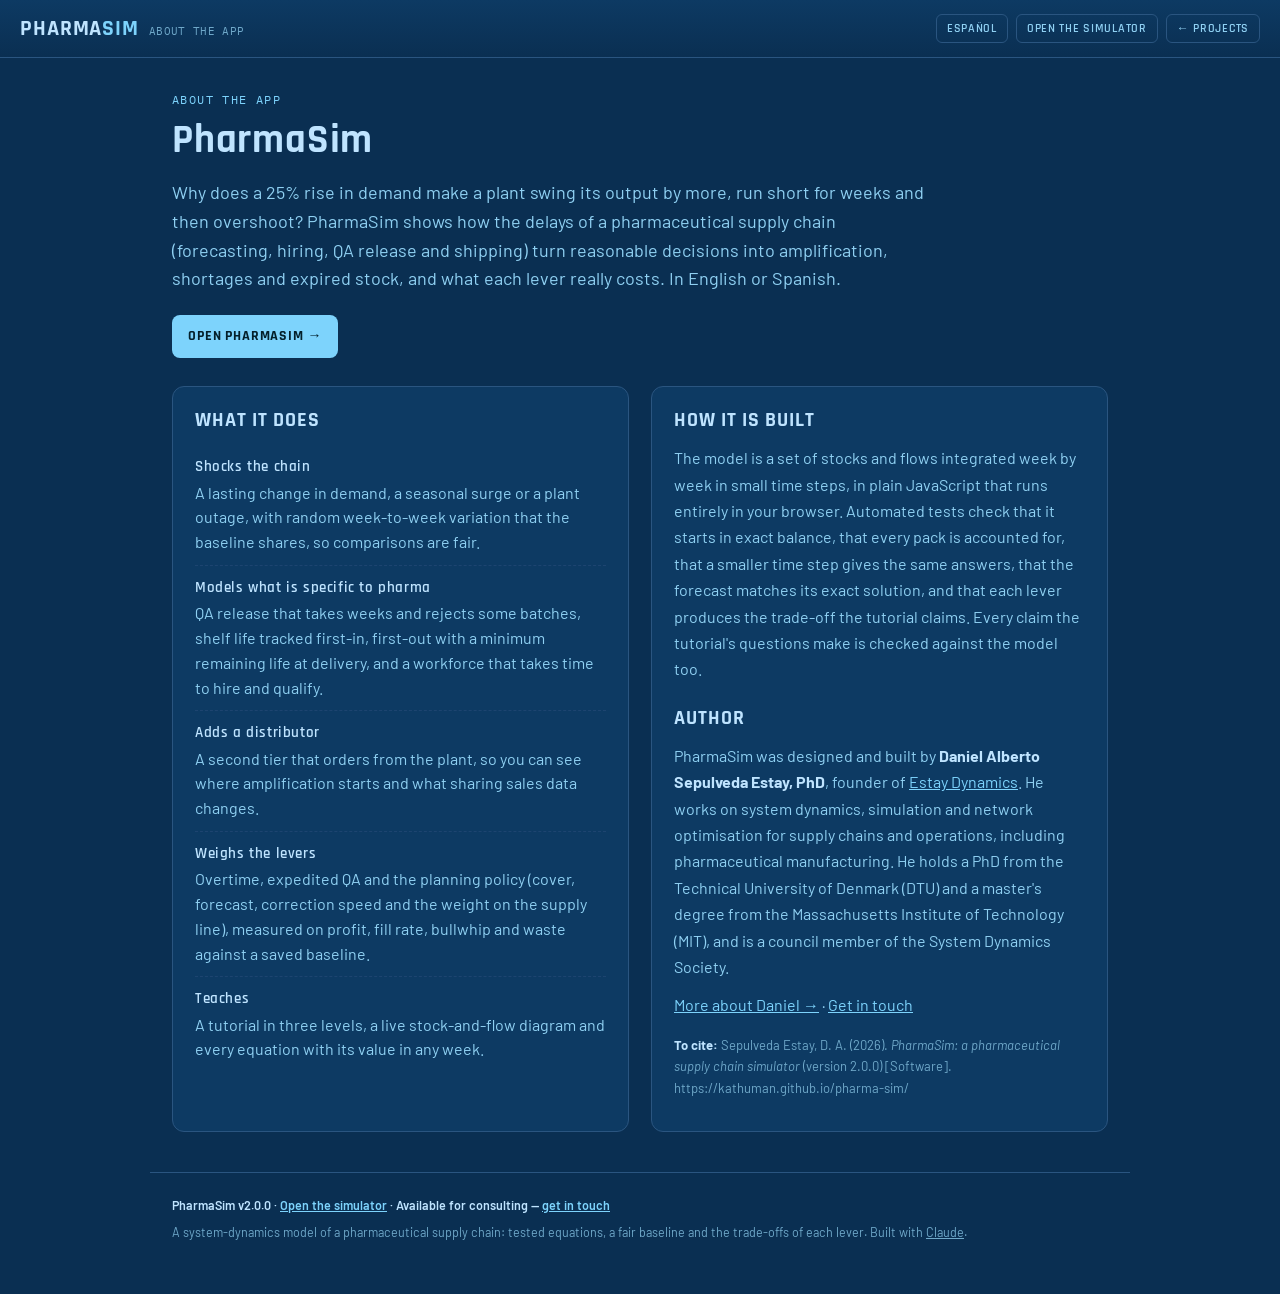
==== about.html @ 364efe04 "PharmaSim 2.0.0: tested model, tutorial, About page, Spanish A complete rebuild in plain JavaScript " ====
<!doctype html>
<html lang="en">
<head>
  <meta charset="UTF-8" />
  <meta name="viewport" content="width=device-width, initial-scale=1.0" />
  <title data-i18n="title.about">About PharmaSim</title>
  <meta data-i18n-attr="content=meta.about" name="description" content="PharmaSim is a system-dynamics model of a pharmaceutical supply chain: demand shocks, QA release, shelf life, workforce and a distributor, with levers measured on profit, service, amplification and waste. Designed and built by Daniel Alberto Sepulveda Estay, PhD." />
  <link rel="icon" href="data:image/svg+xml,<svg xmlns=%22http://www.w3.org/2000/svg%22 viewBox=%220 0 100 100%22><text y=%22.9em%22 font-size=%2290%22>💊</text></svg>" />
  <link rel="preconnect" href="https://fonts.googleapis.com" />
  <link rel="preconnect" href="https://fonts.gstatic.com" crossorigin />
  <link rel="stylesheet" href="https://fonts.googleapis.com/css2?family=Rajdhani:wght@500;600;700&family=Barlow:wght@400;500;600&family=IBM+Plex+Mono:wght@400;500;600&display=swap">
  <link rel="stylesheet" href="style.css" />
  <style>
    .about{max-width:980px; margin:0 auto; padding:34px 22px 10px;}
    .about .eyebrow{font-family:var(--mono); font-size:11.5px; letter-spacing:.12em; text-transform:uppercase; color:var(--accent);}
    .about h1{font-family:var(--head); font-weight:700; font-size:40px; letter-spacing:.02em; margin:8px 0 12px; color:var(--ink);}
    .about .lede{font-size:18px; line-height:1.6; color:var(--ink-dim); max-width:760px; margin:0 0 22px;}
    .about h2{font-family:var(--head); font-weight:700; font-size:20px; letter-spacing:.05em; text-transform:uppercase; margin:0 0 12px; color:var(--ink);}
    .about p{line-height:1.65; color:var(--ink-dim); margin:0 0 12px;}
    .about b{color:var(--ink);}
    .cols{display:grid; grid-template-columns:1fr 1fr; gap:22px; margin-top:28px;}
    .card{background:var(--panel); border:1px solid var(--line); border-radius:12px; padding:20px 22px;}
    .card ul{list-style:none; margin:0; padding:0;}
    .card li{padding:10px 0; border-bottom:1px dashed var(--line-soft); line-height:1.55; color:var(--ink-dim);}
    .card li:last-child{border-bottom:none;}
    .card li b{display:block; font-family:var(--head); font-weight:600; font-size:15px; letter-spacing:.04em; color:var(--ink); margin-bottom:2px;}
    .open{display:inline-block; font-family:var(--head); font-weight:700; font-size:14px; letter-spacing:.06em; text-transform:uppercase; background:var(--accent); color:var(--accent-ink) !important; text-decoration:none; padding:10px 16px; border-radius:8px;}
    .open:hover{filter:brightness(1.08);}
    .cite{font-size:13px !important; color:var(--ink-faint) !important; margin-top:16px !important;}
    footer.foot{max-width:980px; margin:30px auto 0; padding:22px 22px 50px;}
    @media (max-width:760px){ .cols{grid-template-columns:1fr;} .about h1{font-size:32px;} .about .lede{font-size:16px;} }
  </style>
</head>
<body>
<header class="topbar">
  <div class="brand">
    <a class="mark" href="index.html">PHARMA<span>SIM</span></a>
    <div class="sub"><span class="rest" data-i18n="a.sub">ABOUT THE APP</span></div>
  </div>
  <div class="header-actions">
    <button class="back-link" type="button" id="langBtn" lang="es">Español</button>
    <a class="back-link" href="index.html" data-i18n="a.open">Open the simulator</a>
    <a class="back-link" href="https://kathuman.github.io/claude-projects/" data-i18n="nav.projects">← Projects</a>
  </div>
</header>

<main class="about">
  <div class="eyebrow" data-i18n="a.eyebrow">About the app</div>
  <h1 data-i18n="a.h1">PharmaSim</h1>
  <p class="lede" data-i18n="a.lede">Why does a 25% rise in demand make a plant swing its output by more, run short for weeks and then overshoot? PharmaSim shows how the delays of a pharmaceutical supply chain (forecasting, hiring, QA release and shipping) turn reasonable decisions into amplification, shortages and expired stock, and what each lever really costs. In English or Spanish.</p>
  <p data-i18n="a.openbtn"><a class="open" href="index.html">Open PharmaSim →</a></p>

  <div class="cols">
    <section class="card">
      <h2 data-i18n="a.what.h">What it does</h2>
      <ul data-i18n="a.what.list">
        <li><b>Shocks the chain</b>A lasting change in demand, a seasonal surge or a plant outage, with random week-to-week variation that the baseline shares, so comparisons are fair.</li>
        <li><b>Models what is specific to pharma</b>QA release that takes weeks and rejects some batches, shelf life tracked first-in, first-out with a minimum remaining life at delivery, and a workforce that takes time to hire and qualify.</li>
        <li><b>Adds a distributor</b>A second tier that orders from the plant, so you can see where amplification starts and what sharing sales data changes.</li>
        <li><b>Weighs the levers</b>Overtime, expedited QA and the planning policy (cover, forecast, correction speed and the weight on the supply line), measured on profit, fill rate, bullwhip and waste against a saved baseline.</li>
        <li><b>Teaches</b>A tutorial in three levels, a live stock-and-flow diagram and every equation with its value in any week.</li>
      </ul>
    </section>
    <section class="card">
      <h2 data-i18n="a.how.h">How it is built</h2>
      <p data-i18n="a.how.p">The model is a set of stocks and flows integrated week by week in small time steps, in plain JavaScript that runs entirely in your browser. Automated tests check that it starts in exact balance, that every pack is accounted for, that a smaller time step gives the same answers, that the forecast matches its exact solution, and that each lever produces the trade-off the tutorial claims. Every claim the tutorial's questions make is checked against the model too.</p>
      <h2 style="margin-top:22px" data-i18n="a.author.h">Author</h2>
      <p data-i18n="a.author.p">PharmaSim was designed and built by <b>Daniel Alberto Sepulveda Estay, PhD</b>, founder of <a href="https://kathuman.github.io/estay-dynamics/" target="_blank" rel="noopener">Estay Dynamics</a>. He works on system dynamics, simulation and network optimisation for supply chains and operations, including pharmaceutical manufacturing. He holds a PhD from the Technical University of Denmark (DTU) and a master's degree from the Massachusetts Institute of Technology (MIT), and is a council member of the System Dynamics Society.</p>
      <p data-i18n="a.author.links"><a href="https://kathuman.github.io/estay-dynamics/about.html" target="_blank" rel="noopener">More about Daniel →</a> · <a href="https://kathuman.github.io/estay-dynamics/contact.html" target="_blank" rel="noopener">Get in touch</a></p>
      <p class="cite" data-i18n="a.cite"><b>To cite:</b> Sepulveda Estay, D. A. (2026). <em>PharmaSim: a pharmaceutical supply chain simulator</em> (version <span id="cite-ver">2.0.0</span>) [Software]. https://kathuman.github.io/pharma-sim/</p>
    </section>
  </div>
</main>

<footer class="foot">
  <span class="consult" data-i18n="a.foot">PharmaSim v2.0.0 · <a href="index.html">Open the simulator</a> · Available for consulting — <a href="https://github.com/kathuman" target="_blank" rel="noopener">get in touch</a></span>
  <span data-i18n="foot.note">A system-dynamics model of a pharmaceutical supply chain: tested equations, a fair baseline and the trade-offs of each lever. Built with <a href="https://claude.com" target="_blank" rel="noopener">Claude</a>.</span>
</footer>
<script src="i18n-es.js"></script>
<script src="i18n.js"></script>
</body>
</html>
---- style.css ----
/* PharmaSim — the blueprint theme of the Warehouse Model (same tokens, type and panels). */
:root{
  --bg:#0a2f52; --panel:#0d3a63; --panel-2:#082444; --line:#2a5580; --line-soft:#1d4470;
  --ink:#bfe4ff; --ink-dim:#8fd0f2; --ink-faint:#6fa8c9; --accent:#7dd3fc; --accent-ink:#04202b; --tele:#7be0c4;
  --good:#1baf7a; --warn:#eda100; --bad:#e34948;
  /* chart series (validated for the dark surface: lightness band, CVD separation, contrast) */
  --s-demand:#bfe4ff; --s1:#3987e5; --s2:#d95926; --s3:#199e70; --s4:#c98500; --s-base:#6fa8c9;
  --mono:'IBM Plex Mono', ui-monospace, SFMono-Regular, Menlo, monospace;
  --head:'Rajdhani', 'Arial Narrow', sans-serif;
  --body:'Barlow', 'Helvetica Neue', Arial, sans-serif;
  color-scheme:dark;
}
*{box-sizing:border-box;}
html{background:var(--bg);}
body{margin:0; background:var(--bg); color:var(--ink); font-family:var(--body);}
a{color:var(--accent);}
code{font-family:var(--mono); font-size:0.92em; background:var(--panel-2); border:1px solid var(--line); padding:1px 5px; border-radius:4px; color:var(--ink);}

/* ---- header */
.topbar{display:flex; align-items:center; justify-content:space-between; gap:16px; padding:14px 20px; border-bottom:1px solid var(--line);
  background:linear-gradient(180deg,#0d3a63,#0a2f52); position:sticky; top:0; z-index:30;}
.brand{display:flex; align-items:baseline; gap:10px;}
.brand .mark{font-family:var(--head); font-weight:700; font-size:22px; letter-spacing:.04em; color:var(--ink); text-decoration:none;}
.brand .mark span{color:var(--accent);}
.brand .sub{font-family:var(--mono); font-size:11px; color:var(--ink-faint); letter-spacing:.03em;}
.brand .ver{font-family:var(--mono); font-size:10.5px; color:var(--ink-faint); border:1px solid var(--line); border-radius:5px; padding:1px 6px;}
.header-actions{display:flex; align-items:center; gap:8px;}
.back-link{font-family:var(--head); font-weight:600; font-size:12px; letter-spacing:.06em; text-transform:uppercase; color:var(--ink-dim); text-decoration:none;
  padding:6px 10px; border:1px solid var(--line); border-radius:6px; white-space:nowrap; background:transparent; cursor:pointer;}
.back-link:hover{color:var(--accent); border-color:var(--accent);}
.back-link.tour{color:var(--tele); border-color:rgba(123,224,196,.5);}

/* ---- layout */
.layout{display:grid; grid-template-columns:310px minmax(0,1fr);}
.rail{border-right:1px solid var(--line);
  background:repeating-linear-gradient(0deg, rgba(125,211,252,.05) 0, rgba(125,211,252,.05) 1px, transparent 1px, transparent 28px),
    repeating-linear-gradient(90deg, rgba(125,211,252,.05) 0, rgba(125,211,252,.05) 1px, transparent 1px, transparent 28px), var(--panel-2);
  overflow-y:auto; padding:18px 18px 28px; display:flex; flex-direction:column; gap:18px; max-height:calc(100vh - 57px); position:sticky; top:57px;}
.rail::-webkit-scrollbar{width:8px;} .rail::-webkit-scrollbar-thumb{background:var(--line); border-radius:4px;}
.rail-header{display:flex; align-items:center; justify-content:space-between; gap:8px;}
.rail-h1{font-family:var(--head); font-weight:700; font-size:16px; letter-spacing:.04em; margin:0;}
.rail-note{font-size:11.5px; line-height:1.55; color:var(--ink-faint); margin:0;}
.rail-section{display:flex; flex-direction:column; gap:12px;}
.rail-section h2{margin:0; font-family:var(--head); font-weight:700; font-size:12px; letter-spacing:.14em; text-transform:uppercase; color:var(--ink-faint); padding-bottom:8px; border-bottom:1px solid var(--line-soft);}
.ctrl{display:flex; flex-direction:column; gap:5px;}
.ctrl[hidden]{display:none;}
.ctrl .row-head{display:flex; justify-content:space-between; align-items:baseline; gap:8px;}
.ctrl .name{font-family:var(--head); font-weight:600; font-size:12.5px; letter-spacing:.03em; color:var(--ink);}
.ctrl .val{font-family:var(--mono); font-size:12px; font-variant-numeric:tabular-nums; color:var(--tele); white-space:nowrap;}
.ctrl .note{font-size:11px; line-height:1.45; color:var(--ink-faint);}
.ctrl.changed .name:after{content:" ●"; color:var(--accent); font-size:9px; vertical-align:2px;}
input[type=range]{-webkit-appearance:none; appearance:none; width:100%; height:4px; border-radius:2px; background:var(--line); outline:none; margin:6px 0;}
input[type=range]::-webkit-slider-thumb{-webkit-appearance:none; width:14px; height:14px; border-radius:50%; background:var(--accent); border:2px solid var(--accent-ink); box-shadow:0 0 0 2px var(--accent), 0 0 8px rgba(125,211,252,.6); cursor:pointer;}
input[type=range]::-moz-range-thumb{width:14px; height:14px; border-radius:50%; background:var(--accent); border:2px solid var(--accent-ink); box-shadow:0 0 0 2px var(--accent); cursor:pointer;}
input[type=range]:focus-visible{box-shadow:0 0 0 2px var(--accent);}
select.choice{width:100%; font-family:var(--body); font-size:13px; background:var(--panel-2); color:var(--ink); border:1px solid var(--line); border-radius:6px; padding:6px 8px;}
select.choice:focus{outline:none; border-color:var(--accent);}
.switch{display:flex; align-items:center; justify-content:space-between; gap:10px; cursor:pointer;}
.switch input{position:absolute; opacity:0; width:1px; height:1px;}
.switch .knob{flex:0 0 auto; width:38px; height:20px; border-radius:10px; background:var(--line); position:relative; transition:background .15s; border:1px solid var(--line);}
.switch .knob:after{content:""; position:absolute; top:2px; left:2px; width:14px; height:14px; border-radius:50%; background:var(--ink-faint); transition:left .15s, background .15s;}
.switch input:checked + .knob{background:rgba(125,211,252,.25); border-color:var(--accent);}
.switch input:checked + .knob:after{left:20px; background:var(--accent);}
.switch input:focus-visible + .knob{box-shadow:0 0 0 2px var(--accent);}

.btn{font-family:var(--head); font-weight:600; font-size:12.5px; letter-spacing:.06em; text-transform:uppercase; color:var(--ink); background:var(--panel); border:1px solid var(--line); border-radius:7px; padding:8px 12px; cursor:pointer;}
.btn:hover{border-color:var(--accent); color:var(--accent);}
.btn.primary{background:var(--accent); color:var(--accent-ink); border-color:var(--accent);}
.btn.primary:hover{filter:brightness(1.08); color:var(--accent-ink);}
.btn.small{padding:6px 10px; font-size:11px;}

/* ---- main column */
.main{padding:20px 22px 0; display:flex; flex-direction:column; gap:18px; min-width:0;}
.errors{background:rgba(227,73,72,.1); border:1px solid rgba(227,73,72,.5); border-radius:8px; padding:10px 14px; font-family:var(--mono); font-size:12.5px; color:#ffb3b2;}
.errors[hidden]{display:none;}
.headline{font-size:17px; line-height:1.55; color:var(--ink-dim); margin:0;}
.headline b{color:var(--ink);}
.headline .cmp{display:block; font-size:14px; color:var(--ink-faint); margin-top:4px;}
.kpi-grid{display:grid; grid-template-columns:repeat(4, minmax(0,1fr)); gap:10px;}
.kpi-tile{background:var(--panel); border:1px solid var(--line); border-radius:8px; padding:11px 12px;}
.kpi-label{font-family:var(--head); font-size:10.5px; letter-spacing:.06em; text-transform:uppercase; color:var(--ink-faint);}
.kpi-value{font-family:var(--head); font-size:22px; font-weight:700; color:var(--ink); margin-top:2px; font-variant-numeric:tabular-nums;}
.kpi-sub{font-family:var(--mono); font-size:10.5px; color:var(--ink-faint); margin-top:2px; line-height:1.4;}
.kpi-delta{font-family:var(--mono); font-size:10.5px; margin-top:3px;}
.kpi-delta.up{color:var(--good);} .kpi-delta.down{color:var(--bad);} .kpi-delta.same{color:var(--ink-faint);}
.kpi-tile.status-warning{border-color:rgba(237,161,0,.55);} .kpi-tile.status-warning .kpi-value{color:var(--warn);}
.kpi-tile.status-critical{border-color:rgba(227,73,72,.6); background:rgba(227,73,72,.06);} .kpi-tile.status-critical .kpi-value{color:var(--bad);}
.kpi-tile .flag{font-size:10px; margin-left:4px;}

.compare{display:flex; flex-wrap:wrap; align-items:center; justify-content:space-between; gap:10px; background:var(--panel-2); border:1px solid var(--line); border-radius:8px; padding:10px 14px;}
.compare .msg{font-size:13px; color:var(--ink-dim);}
.compare .msg b{color:var(--tele);}
.compare .acts{display:flex; flex-wrap:wrap; gap:6px;}

.panel{position:relative; background:var(--panel-2); border:1px solid var(--line); border-radius:2px; padding:16px 18px;}
.panel:before, .panel:after{content:""; position:absolute; width:10px; height:10px; pointer-events:none; border-color:var(--accent); border-style:solid; border-width:0;}
.panel:before{top:-1px; left:-1px; border-left-width:2px; border-top-width:2px;}
.panel:after{bottom:-1px; right:-1px; border-right-width:2px; border-bottom-width:2px;}
.panel h2{margin:0 0 4px; font-family:var(--head); font-weight:700; font-size:13px; letter-spacing:.08em; text-transform:uppercase; color:var(--ink-faint);}
.panel-note{font-size:12.5px; line-height:1.5; color:var(--ink-faint); margin:0 0 10px;}
.chart-grid{display:grid; grid-template-columns:1fr 1fr; gap:18px;}
.chart-grid .wide{grid-column:1 / -1;}

/* ---- charts */
.chart{position:relative;}
.chart-plot{position:relative; width:100%;}
.chart-plot > svg{display:block; width:100%; height:auto; overflow:visible;}
.chart .grid{stroke:var(--line-soft); stroke-width:1;}
.chart .axis{stroke:var(--line); stroke-width:1;}
.chart .tick{font-family:var(--mono); font-size:10.5px; fill:var(--ink-faint);}
.chart .cross{stroke:var(--ink-faint); stroke-width:1; stroke-dasharray:3 3;}
.chart .band{fill:rgba(125,211,252,.06);}
.chart .band.outage{fill:rgba(227,73,72,.13);}
.chart .band.expedite{fill:rgba(201,133,0,.16);}
.chart .band.shock{fill:rgba(125,211,252,.07);}
.chart-legend{display:flex; flex-wrap:wrap; gap:6px 14px; margin-top:6px; font-family:var(--mono); font-size:11px; color:var(--ink-dim);}
.legend-item{display:inline-flex; align-items:center; gap:6px; white-space:nowrap;}
.legend-item svg{flex:0 0 auto;}
#controls{display:flex; flex-direction:column; gap:24px;}
.rail-section[hidden]{display:none;}
.band-key{display:inline-block; width:14px; height:10px; border-radius:2px;}
.band-key.outage{background:rgba(227,73,72,.35);} .band-key.expedite{background:rgba(201,133,0,.4);} .band-key.shock{background:rgba(125,211,252,.2);}
.chart-tip{position:absolute; top:6px; pointer-events:none; z-index:5; background:rgba(4,32,60,.96); border:1px solid var(--line); border-radius:6px; padding:7px 9px; font-family:var(--mono); font-size:11px; color:var(--ink); min-width:150px; box-shadow:0 6px 18px rgba(0,0,0,.35);}
.chart-tip[hidden]{display:none;}
.chart-tip b{display:block; font-family:var(--head); font-size:12px; letter-spacing:.04em; color:var(--ink-dim); margin-bottom:3px;}
.chart-tip span{display:flex; align-items:center; gap:6px; white-space:nowrap;}
.chart-tip span i{width:9px; height:9px; border-radius:2px; display:inline-block;}
.chart-tip span em{font-style:normal; margin-left:auto; padding-left:12px; color:var(--tele);}
.chart-title{font-family:var(--head); font-weight:600; font-size:13.5px; color:var(--ink); margin:0 0 2px;}
.chart-sub{font-size:11.5px; color:var(--ink-faint); margin:0 0 6px;}

/* ---- model: diagram and equations */
.sfd-wrap{overflow-x:auto;}
svg.sfd{display:block; width:100%; min-width:640px; height:auto;}
.sfd-stock rect{fill:var(--panel); stroke:var(--accent); stroke-width:1.5;}
.sfd-name{font-family:var(--head); font-weight:600; font-size:13px; fill:var(--ink); text-anchor:middle;}
.sfd-val{font-family:var(--mono); font-size:12px; fill:var(--tele); text-anchor:middle;}
.sfd-pipe{stroke:var(--ink-dim); stroke-width:3;}
.sfd-valve{stroke:var(--ink); stroke-width:2;}
.sfd-flow{font-family:var(--head); font-size:12px; fill:var(--ink-dim);}
.sfd-fval{font-family:var(--mono); font-size:11px; fill:var(--tele);}
.sfd-cloud{fill:none; stroke:var(--ink-faint); stroke-dasharray:3 2;}
.sfd-aux{fill:var(--panel); stroke:var(--ink-dim);}
.sfd-link{fill:none; stroke:var(--ink-faint); stroke-width:1.2; stroke-dasharray:4 3;}
.arw{fill:var(--ink-dim);} .arwi{fill:var(--ink-faint);}
.eq-week{font-family:var(--mono); font-size:11.5px; color:var(--tele);}
.eq-sec{margin-top:12px;}
.eq-sec h3{font-family:var(--head); font-weight:700; font-size:12.5px; letter-spacing:.08em; text-transform:uppercase; color:var(--ink-dim); margin:0 0 4px; padding-bottom:4px; border-bottom:1px solid var(--line-soft);}
.eq-row{display:grid; grid-template-columns:minmax(150px,1fr) minmax(0,2.4fr) 120px; gap:12px; padding:6px 0; border-bottom:1px dashed var(--line-soft); font-size:12.5px; align-items:baseline;}
.eq-row .n{color:var(--ink); font-weight:500;}
.eq-row .e{font-family:var(--mono); font-size:11.5px; color:var(--ink-dim); line-height:1.5;}
.eq-row .e small{display:block; font-family:var(--body); font-size:11.5px; color:var(--ink-faint); margin-top:2px;}
.eq-row .v{font-family:var(--mono); font-size:12px; color:var(--tele); text-align:right; white-space:nowrap;}

/* ---- explanations and footer */
details.rules{background:var(--panel-2); border:1px solid var(--line); border-radius:10px; padding:4px 18px;}
details.rules summary{cursor:pointer; font-family:var(--head); font-weight:700; font-size:13.5px; padding:14px 0; color:var(--ink-dim); list-style:none;}
details.rules summary::-webkit-details-marker{display:none;}
details.rules summary:before{content:"▸ "; color:var(--accent);}
details.rules[open] summary:before{content:"▾ ";}
details.rules[open] summary{color:var(--ink);}
details.rules p, details.rules li{font-size:13.5px; line-height:1.65; color:var(--ink-dim);}
details.rules ol, details.rules ul{padding-left:20px;}
details.rules li{margin-bottom:6px;}
.explain{display:flex; flex-direction:column; gap:12px;}
footer.foot{margin:24px 0 0; padding:22px 0 50px; border-top:1px solid var(--line); color:var(--ink-faint); font-size:12.5px; line-height:1.7;}
footer.foot a{color:var(--ink-faint);}
footer.foot .consult{display:block; margin-bottom:6px; font-weight:600; color:var(--ink);}
footer.foot .consult a{color:var(--accent);}

/* ---- tutorial */
.tour-menu{position:fixed; z-index:60; width:min(360px, calc(100vw - 16px)); background:var(--panel-2); border:1px solid var(--accent); border-radius:10px; padding:10px; box-shadow:0 12px 32px rgba(0,0,0,.45);}
.tour-menu-h{font-family:var(--head); font-weight:700; letter-spacing:.08em; text-transform:uppercase; font-size:12px; color:var(--ink-faint); margin:2px 4px 8px;}
.tour-level{display:block; width:100%; text-align:left; background:var(--panel); border:1px solid var(--line); border-radius:8px; color:var(--ink); padding:10px 12px; margin-bottom:6px; cursor:pointer; font-family:var(--body);}
.tour-level:hover{border-color:var(--accent);}
.tour-level b{display:block; font-family:var(--head); font-size:15px; letter-spacing:.04em;}
.tour-level span{display:block; font-size:12.5px; color:var(--ink-dim); margin:2px 0 4px; line-height:1.45;}
.tour-level em{font-style:normal; font-family:var(--mono); font-size:11px; color:var(--tele);}
.tour-card{position:fixed; z-index:60; right:18px; bottom:18px; width:min(400px, calc(100vw - 24px)); max-height:min(70vh, 560px); overflow-y:auto; background:var(--panel-2); border:1px solid var(--accent); border-radius:10px; padding:14px 16px; box-shadow:0 14px 40px rgba(0,0,0,.5);}
.tour-top{display:flex; justify-content:space-between; align-items:center; font-family:var(--mono); font-size:11px; color:var(--ink-faint);}
.tour-x{background:none; border:none; color:var(--ink-dim); font-size:20px; cursor:pointer; line-height:1;}
.tour-bar{height:3px; background:var(--line); border-radius:2px; margin:8px 0 10px; overflow:hidden;}
.tour-bar i{display:block; height:100%; background:var(--tele);}
.tour-card h3{font-family:var(--head); font-size:18px; letter-spacing:.03em; margin:0 0 6px; color:var(--ink);}
.tour-body{font-size:13.5px; line-height:1.6; color:var(--ink-dim);}
.tour-body b{color:var(--ink);}
.tour-quiz{margin-top:10px; border-top:1px dashed var(--line); padding-top:10px;}
.tour-quiz p{font-size:13.5px; color:var(--ink); margin:0 0 8px; font-weight:500;}
.tour-quiz button{display:block; width:100%; text-align:left; background:var(--panel); border:1px solid var(--line); border-radius:6px; color:var(--ink); padding:7px 10px; margin-bottom:5px; cursor:pointer; font-family:var(--body); font-size:13px;}
.tour-quiz button:hover:not(:disabled){border-color:var(--accent);}
.tour-quiz button.right{border-color:var(--good); background:rgba(27,175,122,.15);}
.tour-quiz button.wrong{border-color:var(--bad); background:rgba(227,73,72,.12);}
.tour-fb{font-size:13px; line-height:1.55; color:var(--ink-dim); margin-top:6px;}
.tour-fb b{color:var(--ink);}
.tour-nav{display:flex; justify-content:space-between; gap:8px; margin-top:12px;}
.tour-nav button{font-family:var(--head); font-weight:600; letter-spacing:.06em; text-transform:uppercase; font-size:12px; padding:7px 14px; border-radius:6px; cursor:pointer; border:1px solid var(--line); background:var(--panel); color:var(--ink);}
.tour-nav .tour-next{background:var(--accent); color:var(--accent-ink); border-color:var(--accent);}
.tour-nav button:disabled{opacity:.4; cursor:default;}
.tour-hl{outline:2px solid var(--tele) !important; outline-offset:4px; border-radius:4px; transition:outline-color .2s; scroll-margin-top:130px;}

@media (max-width:1180px){ .kpi-grid{grid-template-columns:repeat(2, minmax(0,1fr));} }
@media (max-width:980px){
  .layout{grid-template-columns:1fr;}
  .rail{position:static; max-height:none; border-right:none; border-bottom:1px solid var(--line);}
  .chart-grid{grid-template-columns:1fr;}
}
@media (max-width:700px){
  .topbar{flex-wrap:wrap; row-gap:8px; padding:10px 14px;}
  .brand{flex-wrap:wrap; row-gap:2px;} .brand .sub .rest{display:none;}
  .header-actions{flex-wrap:wrap; justify-content:flex-end; gap:6px; margin-left:auto;}
  .header-actions .back-link{padding:5px 8px; font-size:11px;}
  .main{padding:16px 16px 0;}
  .rail{padding:16px;}
  .eq-row{grid-template-columns:1fr; gap:2px;} .eq-row .v{text-align:left;}
  .headline{font-size:15.5px;}
  .tour-card{right:12px; left:12px; bottom:12px; width:auto; max-height:52vh;}
}
@media (prefers-reduced-motion:reduce){ *{transition:none !important;} }
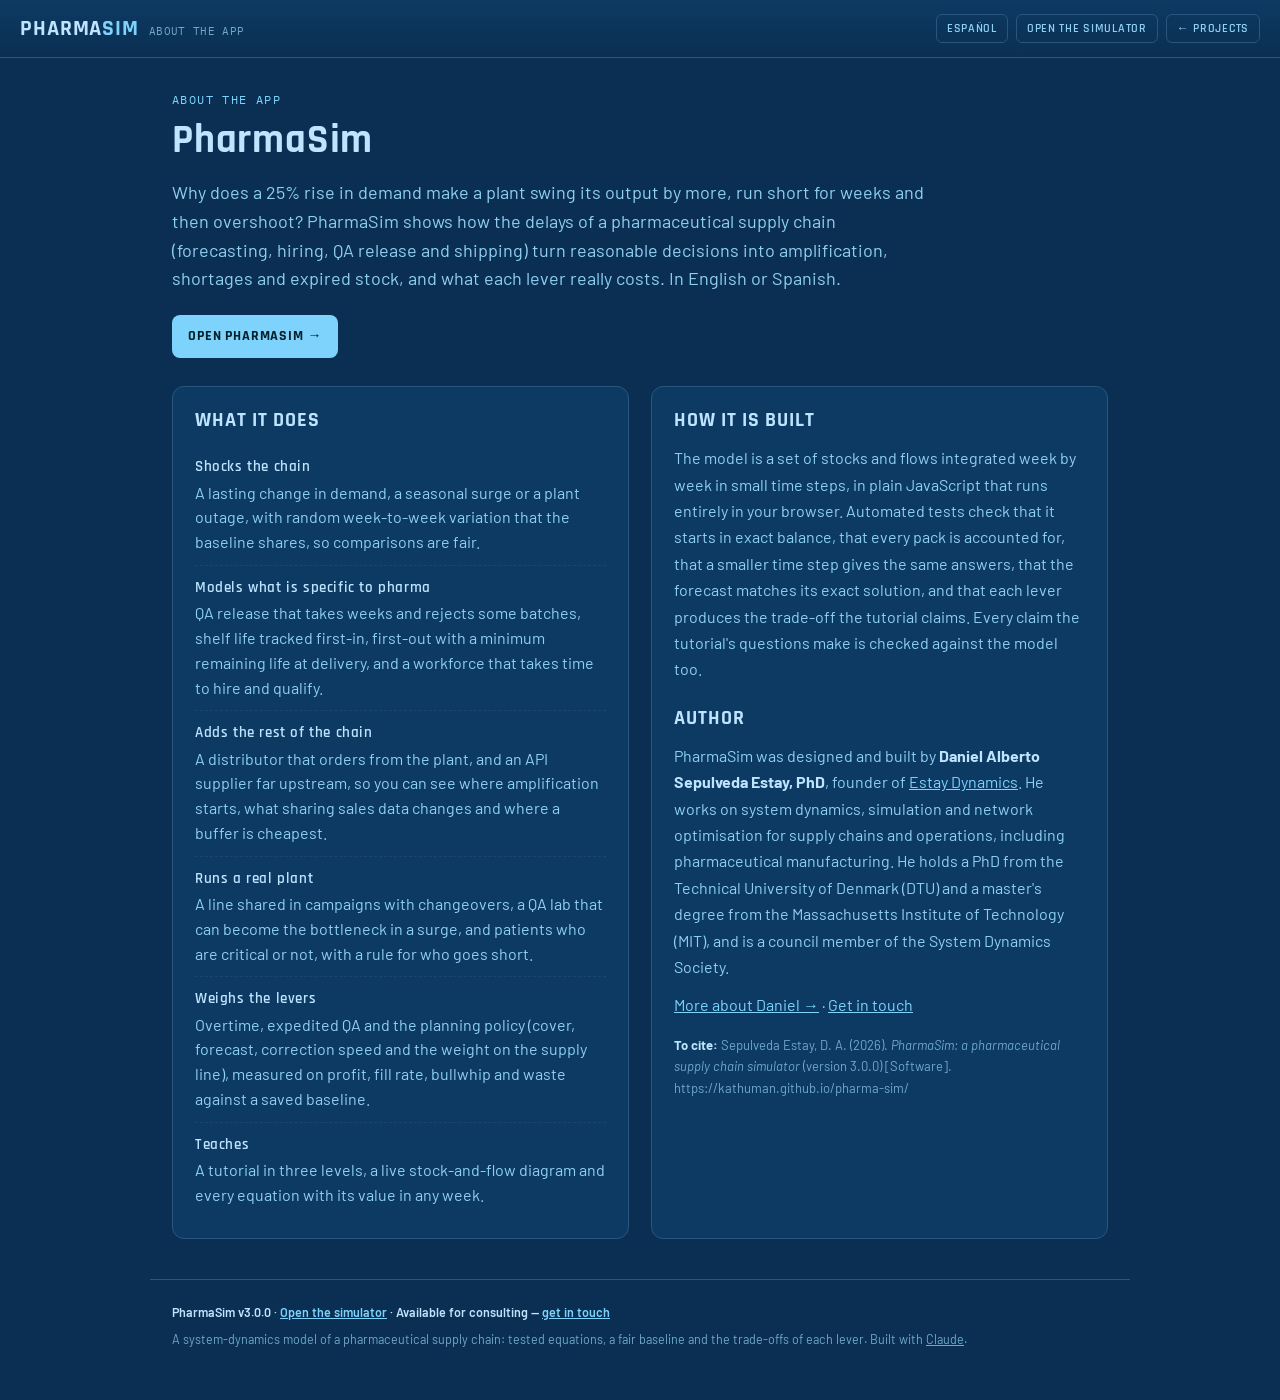
==== commit 3c4d8d31: "PharmaSim 3.0.0: API supplier, campaigns, QA lab capacity, critical patients - API supplier tier: le" ====
--- a/about.html
+++ b/about.html
@@ -56,7 +56,8 @@
       <ul data-i18n="a.what.list">
         <li><b>Shocks the chain</b>A lasting change in demand, a seasonal surge or a plant outage, with random week-to-week variation that the baseline shares, so comparisons are fair.</li>
         <li><b>Models what is specific to pharma</b>QA release that takes weeks and rejects some batches, shelf life tracked first-in, first-out with a minimum remaining life at delivery, and a workforce that takes time to hire and qualify.</li>
-        <li><b>Adds a distributor</b>A second tier that orders from the plant, so you can see where amplification starts and what sharing sales data changes.</li>
+        <li><b>Adds the rest of the chain</b>A distributor that orders from the plant, and an API supplier far upstream, so you can see where amplification starts, what sharing sales data changes and where a buffer is cheapest.</li>
+        <li><b>Runs a real plant</b>A line shared in campaigns with changeovers, a QA lab that can become the bottleneck in a surge, and patients who are critical or not, with a rule for who goes short.</li>
         <li><b>Weighs the levers</b>Overtime, expedited QA and the planning policy (cover, forecast, correction speed and the weight on the supply line), measured on profit, fill rate, bullwhip and waste against a saved baseline.</li>
         <li><b>Teaches</b>A tutorial in three levels, a live stock-and-flow diagram and every equation with its value in any week.</li>
       </ul>
@@ -67,13 +68,13 @@
       <h2 style="margin-top:22px" data-i18n="a.author.h">Author</h2>
       <p data-i18n="a.author.p">PharmaSim was designed and built by <b>Daniel Alberto Sepulveda Estay, PhD</b>, founder of <a href="https://kathuman.github.io/estay-dynamics/" target="_blank" rel="noopener">Estay Dynamics</a>. He works on system dynamics, simulation and network optimisation for supply chains and operations, including pharmaceutical manufacturing. He holds a PhD from the Technical University of Denmark (DTU) and a master's degree from the Massachusetts Institute of Technology (MIT), and is a council member of the System Dynamics Society.</p>
       <p data-i18n="a.author.links"><a href="https://kathuman.github.io/estay-dynamics/about.html" target="_blank" rel="noopener">More about Daniel →</a> · <a href="https://kathuman.github.io/estay-dynamics/contact.html" target="_blank" rel="noopener">Get in touch</a></p>
-      <p class="cite" data-i18n="a.cite"><b>To cite:</b> Sepulveda Estay, D. A. (2026). <em>PharmaSim: a pharmaceutical supply chain simulator</em> (version <span id="cite-ver">2.0.0</span>) [Software]. https://kathuman.github.io/pharma-sim/</p>
+      <p class="cite" data-i18n="a.cite"><b>To cite:</b> Sepulveda Estay, D. A. (2026). <em>PharmaSim: a pharmaceutical supply chain simulator</em> (version <span id="cite-ver">3.0.0</span>) [Software]. https://kathuman.github.io/pharma-sim/</p>
     </section>
   </div>
 </main>
 
 <footer class="foot">
-  <span class="consult" data-i18n="a.foot">PharmaSim v2.0.0 · <a href="index.html">Open the simulator</a> · Available for consulting — <a href="https://github.com/kathuman" target="_blank" rel="noopener">get in touch</a></span>
+  <span class="consult" data-i18n="a.foot">PharmaSim v3.0.0 · <a href="index.html">Open the simulator</a> · Available for consulting — <a href="https://github.com/kathuman" target="_blank" rel="noopener">get in touch</a></span>
   <span data-i18n="foot.note">A system-dynamics model of a pharmaceutical supply chain: tested equations, a fair baseline and the trade-offs of each lever. Built with <a href="https://claude.com" target="_blank" rel="noopener">Claude</a>.</span>
 </footer>
 <script src="i18n-es.js"></script>
--- a/style.css
+++ b/style.css
@@ -73,6 +73,8 @@
 .main{padding:20px 22px 0; display:flex; flex-direction:column; gap:18px; min-width:0;}
 .errors{background:rgba(227,73,72,.1); border:1px solid rgba(227,73,72,.5); border-radius:8px; padding:10px 14px; font-family:var(--mono); font-size:12.5px; color:#ffb3b2;}
 .errors[hidden]{display:none;}
+.notes{background:rgba(237,161,0,.08); border:1px solid rgba(237,161,0,.45); border-radius:8px; padding:10px 14px; font-family:var(--mono); font-size:12.5px; color:#ffd88a;}
+.notes[hidden]{display:none;}
 .headline{font-size:17px; line-height:1.55; color:var(--ink-dim); margin:0;}
 .headline b{color:var(--ink);}
 .headline .cmp{display:block; font-size:14px; color:var(--ink-faint); margin-top:4px;}
@@ -113,6 +115,8 @@
 .chart .band.outage{fill:rgba(227,73,72,.13);}
 .chart .band.expedite{fill:rgba(201,133,0,.16);}
 .chart .band.shock{fill:rgba(125,211,252,.07);}
+.chart .band.apioutage{fill:rgba(217,89,38,.14);}
+.chart .band.lab{fill:rgba(25,158,112,.14);}
 .chart-legend{display:flex; flex-wrap:wrap; gap:6px 14px; margin-top:6px; font-family:var(--mono); font-size:11px; color:var(--ink-dim);}
 .legend-item{display:inline-flex; align-items:center; gap:6px; white-space:nowrap;}
 .legend-item svg{flex:0 0 auto;}
@@ -120,6 +124,7 @@
 .rail-section[hidden]{display:none;}
 .band-key{display:inline-block; width:14px; height:10px; border-radius:2px;}
 .band-key.outage{background:rgba(227,73,72,.35);} .band-key.expedite{background:rgba(201,133,0,.4);} .band-key.shock{background:rgba(125,211,252,.2);}
+.band-key.apioutage{background:rgba(217,89,38,.4);} .band-key.lab{background:rgba(25,158,112,.4);}
 .chart-tip{position:absolute; top:6px; pointer-events:none; z-index:5; background:rgba(4,32,60,.96); border:1px solid var(--line); border-radius:6px; padding:7px 9px; font-family:var(--mono); font-size:11px; color:var(--ink); min-width:150px; box-shadow:0 6px 18px rgba(0,0,0,.35);}
 .chart-tip[hidden]{display:none;}
 .chart-tip b{display:block; font-family:var(--head); font-size:12px; letter-spacing:.04em; color:var(--ink-dim); margin-bottom:3px;}
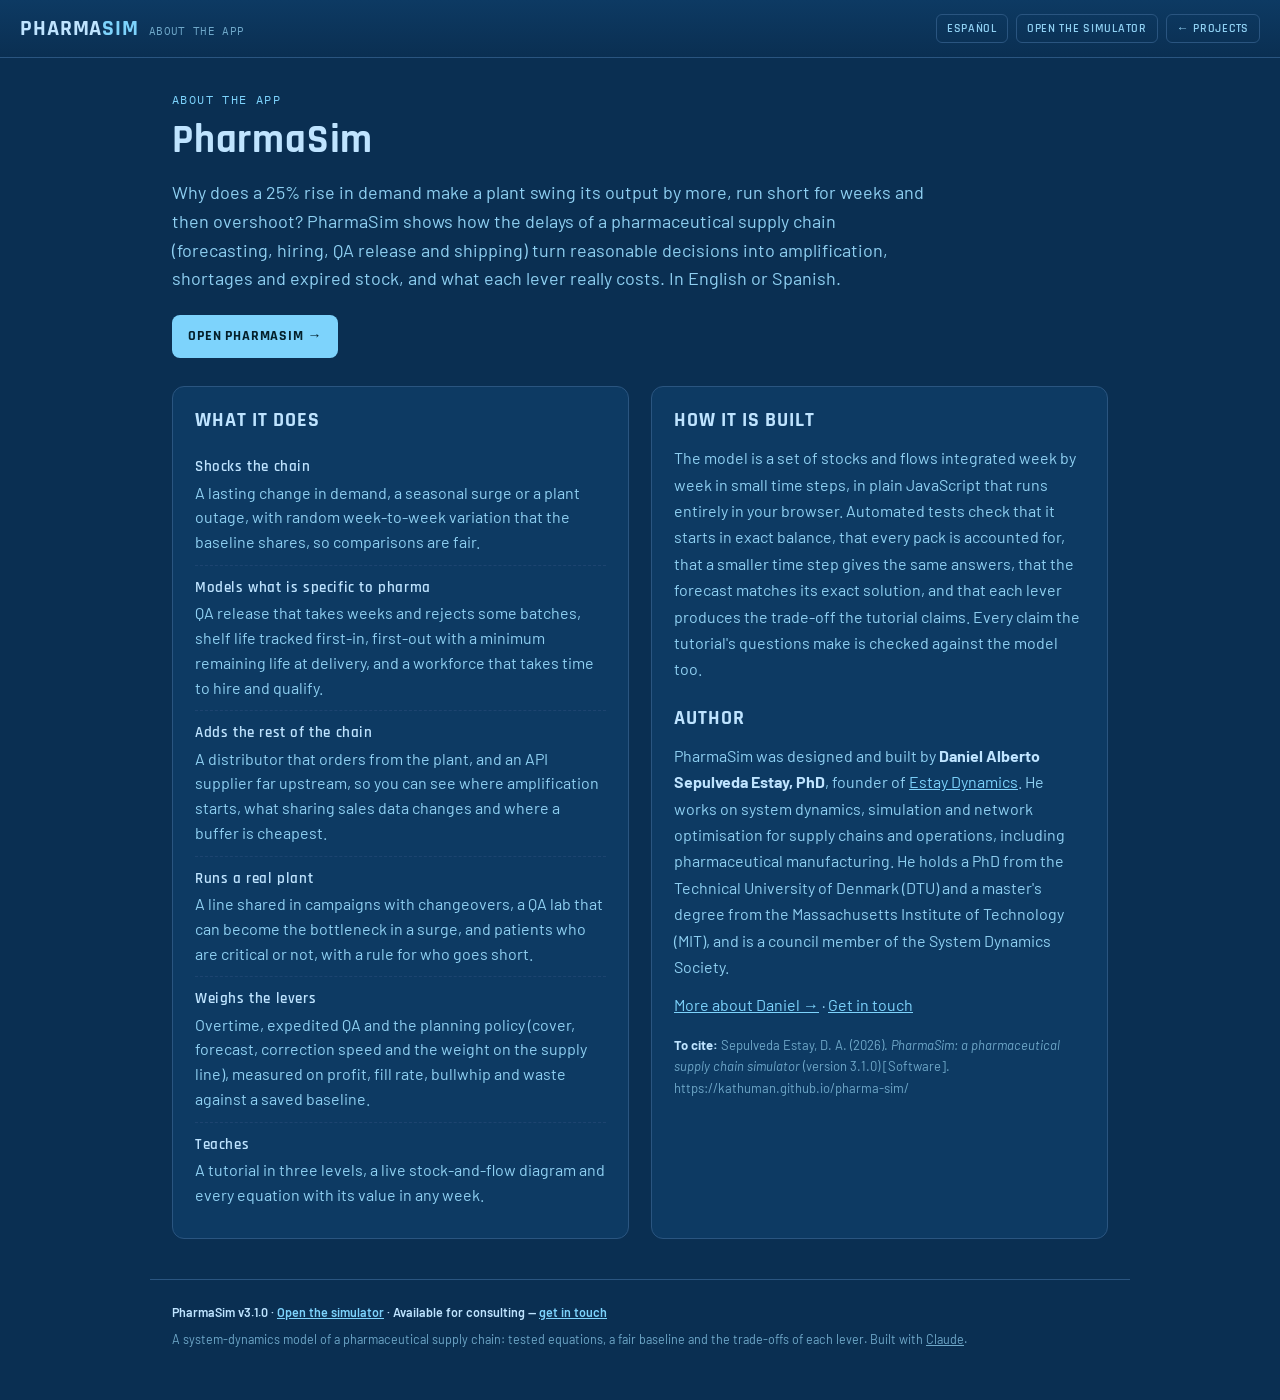
==== commit 0bd2cf49: "PharmaSim 3.1.0: decision lab - Scenarios side by side, with the best values highlighted and CSV dow" ====
--- a/about.html
+++ b/about.html
@@ -68,13 +68,13 @@
       <h2 style="margin-top:22px" data-i18n="a.author.h">Author</h2>
       <p data-i18n="a.author.p">PharmaSim was designed and built by <b>Daniel Alberto Sepulveda Estay, PhD</b>, founder of <a href="https://kathuman.github.io/estay-dynamics/" target="_blank" rel="noopener">Estay Dynamics</a>. He works on system dynamics, simulation and network optimisation for supply chains and operations, including pharmaceutical manufacturing. He holds a PhD from the Technical University of Denmark (DTU) and a master's degree from the Massachusetts Institute of Technology (MIT), and is a council member of the System Dynamics Society.</p>
       <p data-i18n="a.author.links"><a href="https://kathuman.github.io/estay-dynamics/about.html" target="_blank" rel="noopener">More about Daniel →</a> · <a href="https://kathuman.github.io/estay-dynamics/contact.html" target="_blank" rel="noopener">Get in touch</a></p>
-      <p class="cite" data-i18n="a.cite"><b>To cite:</b> Sepulveda Estay, D. A. (2026). <em>PharmaSim: a pharmaceutical supply chain simulator</em> (version <span id="cite-ver">3.0.0</span>) [Software]. https://kathuman.github.io/pharma-sim/</p>
+      <p class="cite" data-i18n="a.cite"><b>To cite:</b> Sepulveda Estay, D. A. (2026). <em>PharmaSim: a pharmaceutical supply chain simulator</em> (version <span id="cite-ver">3.1.0</span>) [Software]. https://kathuman.github.io/pharma-sim/</p>
     </section>
   </div>
 </main>
 
 <footer class="foot">
-  <span class="consult" data-i18n="a.foot">PharmaSim v3.0.0 · <a href="index.html">Open the simulator</a> · Available for consulting — <a href="https://github.com/kathuman" target="_blank" rel="noopener">get in touch</a></span>
+  <span class="consult" data-i18n="a.foot">PharmaSim v3.1.0 · <a href="index.html">Open the simulator</a> · Available for consulting — <a href="https://github.com/kathuman" target="_blank" rel="noopener">get in touch</a></span>
   <span data-i18n="foot.note">A system-dynamics model of a pharmaceutical supply chain: tested equations, a fair baseline and the trade-offs of each lever. Built with <a href="https://claude.com" target="_blank" rel="noopener">Claude</a>.</span>
 </footer>
 <script src="i18n-es.js"></script>
--- a/style.css
+++ b/style.css
@@ -134,6 +134,45 @@
 .chart-title{font-family:var(--head); font-weight:600; font-size:13.5px; color:var(--ink); margin:0 0 2px;}
 .chart-sub{font-size:11.5px; color:var(--ink-faint); margin:0 0 6px;}
 
+/* ---- decision lab */
+.dtabs{display:flex; flex-wrap:wrap; gap:4px; background:var(--panel); border:1px solid var(--line); border-radius:8px; padding:3px; margin:6px 0 12px; max-width:100%; width:max-content;}
+.dtabs button{background:transparent; border:none; border-radius:6px; color:var(--ink-dim); font-family:var(--head); font-weight:600; font-size:12px; letter-spacing:.05em; text-transform:uppercase; padding:6px 12px; cursor:pointer;}
+.dtabs button.active{background:var(--accent); color:var(--accent-ink);}
+.dtabs button:focus-visible{outline:2px solid var(--accent); outline-offset:1px;}
+.dpane[hidden]{display:none;}
+.dtools{display:flex; flex-wrap:wrap; gap:10px; align-items:center; margin-bottom:12px; font-size:12.5px; color:var(--ink-dim);}
+.dtools label{display:flex; align-items:center; gap:6px;}
+.dtools select.choice{width:auto; max-width:280px; padding:5px 8px; font-size:12.5px;}
+.dtools input[type=text]{font-family:var(--body); font-size:13px; background:var(--panel-2); color:var(--ink); border:1px solid var(--line); border-radius:6px; padding:6px 8px; min-width:180px;}
+.dtools input[type=text]:focus{outline:none; border-color:var(--accent);}
+.sweep-tools{margin-top:16px;}
+.dmsg{font-family:var(--mono); font-size:11.5px; color:var(--tele);}
+.lab-sum{font-size:14px; line-height:1.55; color:var(--ink-dim); margin:0 0 12px;}
+.lab-sum b{color:var(--ink);}
+.table-scroll{overflow-x:auto; margin-top:8px;}
+.dtable{width:100%; border-collapse:collapse; font-size:12.5px; min-width:520px;}
+.dtable th, .dtable td{padding:6px 8px; border-bottom:1px dashed var(--line-soft); text-align:right; font-family:var(--mono); font-variant-numeric:tabular-nums; color:var(--ink); white-space:nowrap;}
+.dtable thead th{font-family:var(--head); font-size:11.5px; letter-spacing:.03em; color:var(--ink-dim); vertical-align:bottom; white-space:normal;}
+.dtable tbody th{text-align:left; font-family:var(--body); font-weight:500; color:var(--ink-dim);}
+.dtable td.best{color:var(--good); font-weight:600;}
+.dtable tr.cur td, .dtable tr.cur th{color:var(--tele);}
+.scn-actions{display:flex; gap:4px; justify-content:flex-end; margin-top:4px;}
+.scn-actions button{background:transparent; border:1px solid var(--line); border-radius:4px; color:var(--ink-dim); font-size:10.5px; padding:2px 7px; cursor:pointer;}
+.scn-actions button:hover{border-color:var(--accent); color:var(--accent);}
+.opt-progress{height:4px; background:var(--panel); border-radius:2px; overflow:hidden; margin:4px 0 10px;}
+.opt-progress div{height:100%; width:0; background:var(--tele); transition:width .1s;}
+#opt-plot{margin-top:16px;}
+.chart .pt{fill:var(--s-base); fill-opacity:.55; stroke:var(--panel-2); stroke-width:1;}
+.chart .pt.front{fill:var(--s1); fill-opacity:1; stroke-width:2;}
+.chart .pt.best{fill:var(--good); fill-opacity:1; stroke:var(--panel-2); stroke-width:2;}
+.chart .pt.current{fill:none; stroke:var(--s4); stroke-width:2.5;}
+.pt-key{display:inline-block; width:10px; height:10px; border-radius:50%; background:var(--s-base); opacity:.7;}
+.pt-key.front{background:var(--s1); opacity:1;} .pt-key.best{background:var(--good); opacity:1;} .pt-key.current{background:none; border:2px solid var(--s4); opacity:1;}
+.chart .tor-label{fill:var(--ink-dim); font-family:var(--body); font-size:12px;}
+.chart .base-line{stroke:var(--ink); stroke-width:1.5;}
+.chart .band.now{fill:rgba(201,133,0,.6);}
+.band-key.now{background:rgba(201,133,0,.8);}
+
 /* ---- model: diagram and equations */
 .sfd-wrap{overflow-x:auto;}
 svg.sfd{display:block; width:100%; min-width:640px; height:auto;}
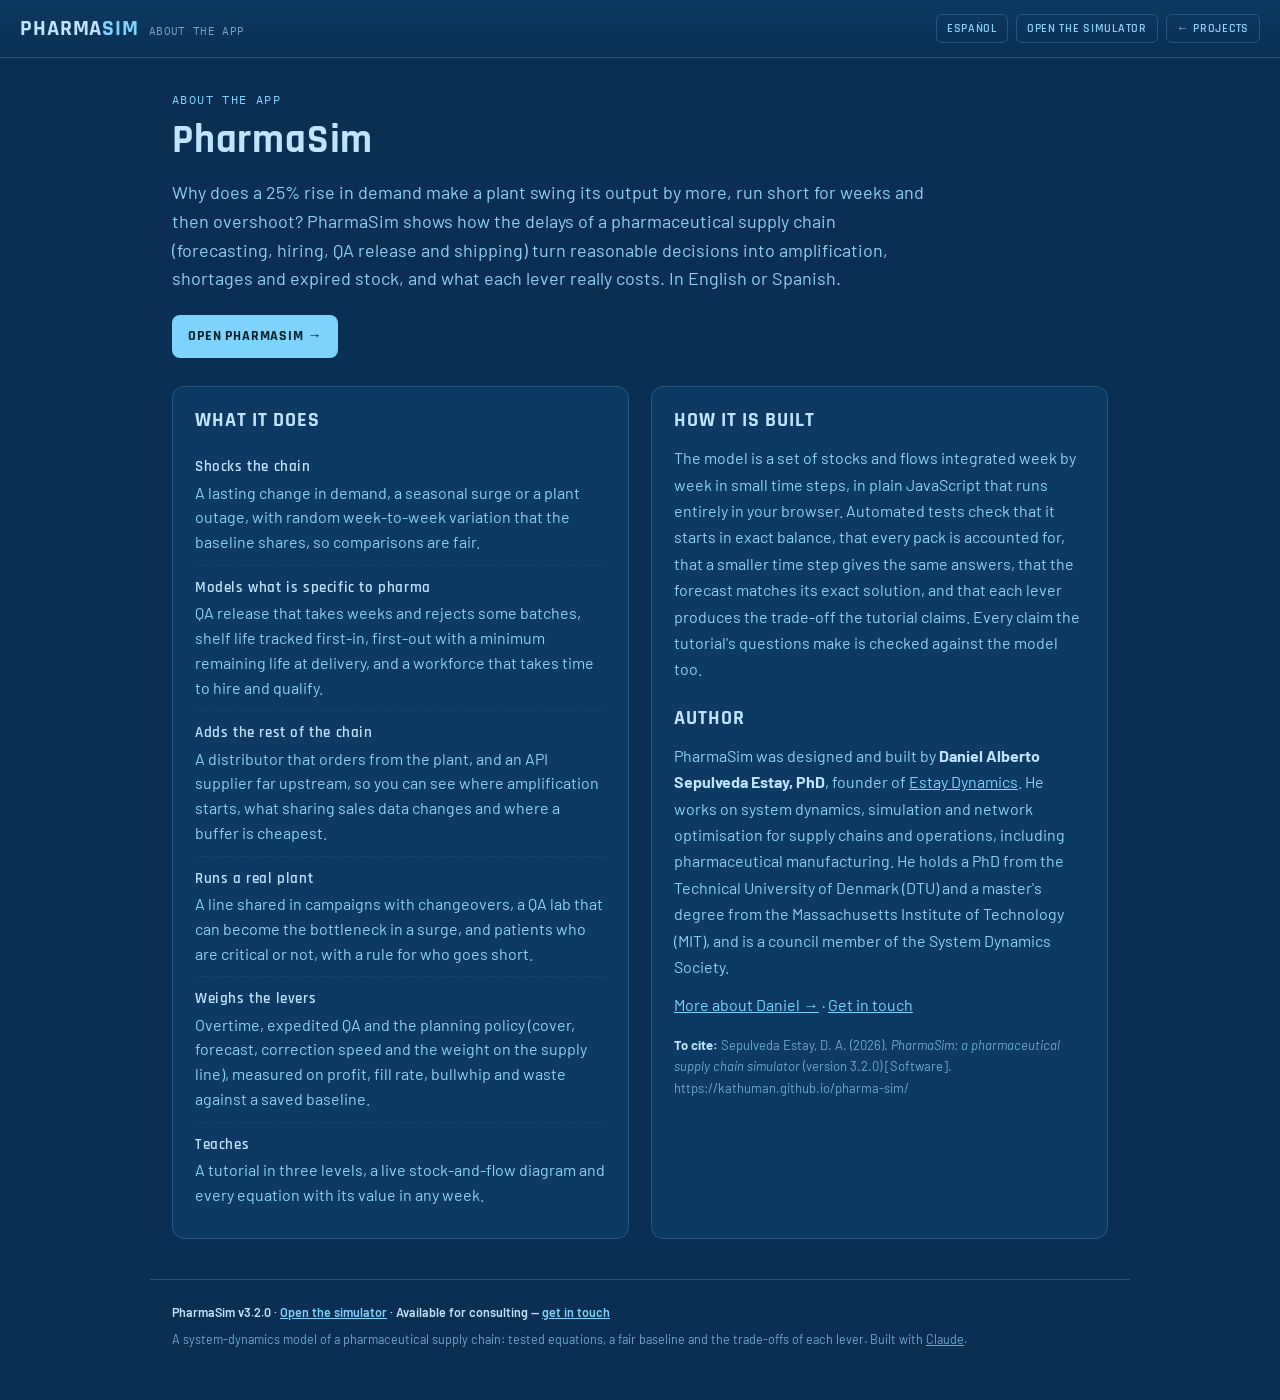
==== commit 2f417eab: "PharmaSim 3.2.0: play the planner - play.html: set the production plan each turn (1, 2 or 4 weeks). " ====
--- a/about.html
+++ b/about.html
@@ -68,13 +68,13 @@
       <h2 style="margin-top:22px" data-i18n="a.author.h">Author</h2>
       <p data-i18n="a.author.p">PharmaSim was designed and built by <b>Daniel Alberto Sepulveda Estay, PhD</b>, founder of <a href="https://kathuman.github.io/estay-dynamics/" target="_blank" rel="noopener">Estay Dynamics</a>. He works on system dynamics, simulation and network optimisation for supply chains and operations, including pharmaceutical manufacturing. He holds a PhD from the Technical University of Denmark (DTU) and a master's degree from the Massachusetts Institute of Technology (MIT), and is a council member of the System Dynamics Society.</p>
       <p data-i18n="a.author.links"><a href="https://kathuman.github.io/estay-dynamics/about.html" target="_blank" rel="noopener">More about Daniel →</a> · <a href="https://kathuman.github.io/estay-dynamics/contact.html" target="_blank" rel="noopener">Get in touch</a></p>
-      <p class="cite" data-i18n="a.cite"><b>To cite:</b> Sepulveda Estay, D. A. (2026). <em>PharmaSim: a pharmaceutical supply chain simulator</em> (version <span id="cite-ver">3.1.0</span>) [Software]. https://kathuman.github.io/pharma-sim/</p>
+      <p class="cite" data-i18n="a.cite"><b>To cite:</b> Sepulveda Estay, D. A. (2026). <em>PharmaSim: a pharmaceutical supply chain simulator</em> (version <span id="cite-ver">3.2.0</span>) [Software]. https://kathuman.github.io/pharma-sim/</p>
     </section>
   </div>
 </main>
 
 <footer class="foot">
-  <span class="consult" data-i18n="a.foot">PharmaSim v3.1.0 · <a href="index.html">Open the simulator</a> · Available for consulting — <a href="https://github.com/kathuman" target="_blank" rel="noopener">get in touch</a></span>
+  <span class="consult" data-i18n="a.foot">PharmaSim v3.2.0 · <a href="index.html">Open the simulator</a> · Available for consulting — <a href="https://github.com/kathuman" target="_blank" rel="noopener">get in touch</a></span>
   <span data-i18n="foot.note">A system-dynamics model of a pharmaceutical supply chain: tested equations, a fair baseline and the trade-offs of each lever. Built with <a href="https://claude.com" target="_blank" rel="noopener">Claude</a>.</span>
 </footer>
 <script src="i18n-es.js"></script>
--- a/style.css
+++ b/style.css
@@ -212,6 +212,30 @@
 footer.foot .consult{display:block; margin-bottom:6px; font-weight:600; color:var(--ink);}
 footer.foot .consult a{color:var(--accent);}
 
+/* ---- play mode */
+.back-link.play{color:var(--s4); border-color:rgba(201,133,0,.55);}
+.play{max-width:1280px; margin:0 auto; padding:20px 22px 0; display:flex; flex-direction:column; gap:18px;}
+.play .foot{margin-top:6px;}
+.switch.inline{gap:8px; justify-content:flex-start;}
+.game-grid{display:grid; grid-template-columns:340px minmax(0,1fr); gap:24px;}
+.decide{display:flex; flex-direction:column; gap:10px;}
+.game-week{font-family:var(--head); font-size:15px; letter-spacing:.04em; color:var(--ink-dim); margin:0;}
+.game-week b{font-size:24px; color:var(--ink);}
+.facts{display:grid; grid-template-columns:1fr 1fr; gap:8px;}
+.fact{background:var(--panel); border:1px solid var(--line); border-radius:8px; padding:8px 10px;}
+.fact span{display:block; font-family:var(--head); font-size:10.5px; letter-spacing:.06em; text-transform:uppercase; color:var(--ink-faint);}
+.fact b{display:block; font-family:var(--head); font-size:19px; color:var(--ink); font-variant-numeric:tabular-nums;}
+.fact small{display:block; font-family:var(--mono); font-size:10px; color:var(--ink-faint); line-height:1.35; margin-top:2px;}
+.plan-row{display:flex; align-items:center; gap:10px;}
+.plan-row input[type=number]{width:110px; font-family:var(--mono); font-size:14px; background:var(--panel-2); color:var(--ink); border:1px solid var(--accent); border-radius:6px; padding:6px 8px; text-align:right;}
+.quick{display:flex; flex-wrap:wrap; gap:6px;}
+.quick [hidden]{display:none;}
+.btn.big{padding:12px 14px; font-size:14px;}
+.game-charts .chart-title{margin-top:6px;}
+.end-tools{margin-top:16px;}
+a.btn{text-decoration:none; display:inline-block;}
+@media (max-width:900px){ .game-grid{grid-template-columns:1fr;} }
+
 /* ---- tutorial */
 .tour-menu{position:fixed; z-index:60; width:min(360px, calc(100vw - 16px)); background:var(--panel-2); border:1px solid var(--accent); border-radius:10px; padding:10px; box-shadow:0 12px 32px rgba(0,0,0,.45);}
 .tour-menu-h{font-family:var(--head); font-weight:700; letter-spacing:.08em; text-transform:uppercase; font-size:12px; color:var(--ink-faint); margin:2px 4px 8px;}
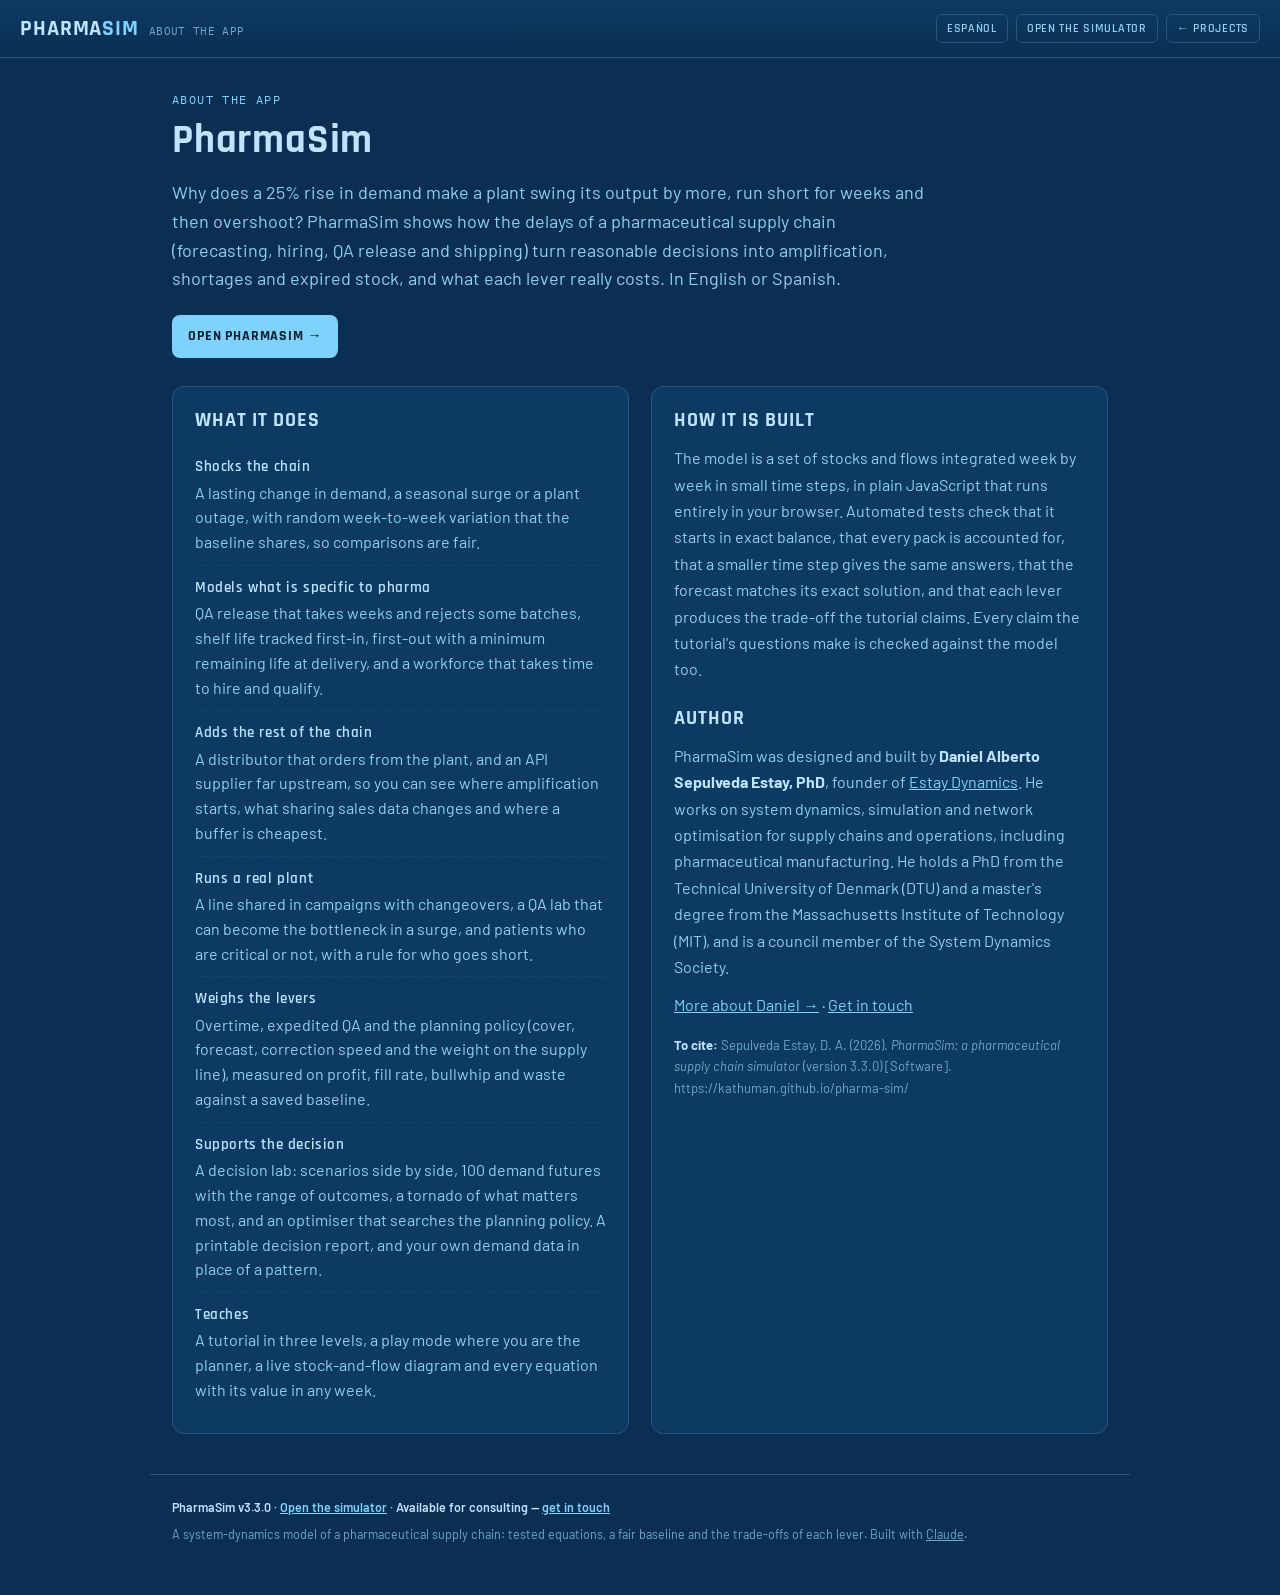
==== commit 22b39dfb: "PharmaSim 3.3.0: your own demand data, decision report, chart tables - Import weekly or daily demand" ====
--- a/about.html
+++ b/about.html
@@ -59,7 +59,8 @@
         <li><b>Adds the rest of the chain</b>A distributor that orders from the plant, and an API supplier far upstream, so you can see where amplification starts, what sharing sales data changes and where a buffer is cheapest.</li>
         <li><b>Runs a real plant</b>A line shared in campaigns with changeovers, a QA lab that can become the bottleneck in a surge, and patients who are critical or not, with a rule for who goes short.</li>
         <li><b>Weighs the levers</b>Overtime, expedited QA and the planning policy (cover, forecast, correction speed and the weight on the supply line), measured on profit, fill rate, bullwhip and waste against a saved baseline.</li>
-        <li><b>Teaches</b>A tutorial in three levels, a live stock-and-flow diagram and every equation with its value in any week.</li>
+        <li><b>Supports the decision</b>A decision lab: scenarios side by side, 100 demand futures with the range of outcomes, a tornado of what matters most, and an optimiser that searches the planning policy. A printable decision report, and your own demand data in place of a pattern.</li>
+        <li><b>Teaches</b>A tutorial in three levels, a play mode where you are the planner, a live stock-and-flow diagram and every equation with its value in any week.</li>
       </ul>
     </section>
     <section class="card">
@@ -68,13 +69,13 @@
       <h2 style="margin-top:22px" data-i18n="a.author.h">Author</h2>
       <p data-i18n="a.author.p">PharmaSim was designed and built by <b>Daniel Alberto Sepulveda Estay, PhD</b>, founder of <a href="https://kathuman.github.io/estay-dynamics/" target="_blank" rel="noopener">Estay Dynamics</a>. He works on system dynamics, simulation and network optimisation for supply chains and operations, including pharmaceutical manufacturing. He holds a PhD from the Technical University of Denmark (DTU) and a master's degree from the Massachusetts Institute of Technology (MIT), and is a council member of the System Dynamics Society.</p>
       <p data-i18n="a.author.links"><a href="https://kathuman.github.io/estay-dynamics/about.html" target="_blank" rel="noopener">More about Daniel →</a> · <a href="https://kathuman.github.io/estay-dynamics/contact.html" target="_blank" rel="noopener">Get in touch</a></p>
-      <p class="cite" data-i18n="a.cite"><b>To cite:</b> Sepulveda Estay, D. A. (2026). <em>PharmaSim: a pharmaceutical supply chain simulator</em> (version <span id="cite-ver">3.2.0</span>) [Software]. https://kathuman.github.io/pharma-sim/</p>
+      <p class="cite" data-i18n="a.cite"><b>To cite:</b> Sepulveda Estay, D. A. (2026). <em>PharmaSim: a pharmaceutical supply chain simulator</em> (version <span id="cite-ver">3.3.0</span>) [Software]. https://kathuman.github.io/pharma-sim/</p>
     </section>
   </div>
 </main>
 
 <footer class="foot">
-  <span class="consult" data-i18n="a.foot">PharmaSim v3.2.0 · <a href="index.html">Open the simulator</a> · Available for consulting — <a href="https://github.com/kathuman" target="_blank" rel="noopener">get in touch</a></span>
+  <span class="consult" data-i18n="a.foot">PharmaSim v3.3.0 · <a href="index.html">Open the simulator</a> · Available for consulting — <a href="https://github.com/kathuman" target="_blank" rel="noopener">get in touch</a></span>
   <span data-i18n="foot.note">A system-dynamics model of a pharmaceutical supply chain: tested equations, a fair baseline and the trade-offs of each lever. Built with <a href="https://claude.com" target="_blank" rel="noopener">Claude</a>.</span>
 </footer>
 <script src="i18n-es.js"></script>
--- a/style.css
+++ b/style.css
@@ -132,6 +132,12 @@
 .chart-tip span i{width:9px; height:9px; border-radius:2px; display:inline-block;}
 .chart-tip span em{font-style:normal; margin-left:auto; padding-left:12px; color:var(--tele);}
 .chart-title{font-family:var(--head); font-weight:600; font-size:13.5px; color:var(--ink); margin:0 0 2px;}
+.chart-table-btn{background:none; border:none; padding:2px 0; margin-top:4px; font-family:var(--mono); font-size:10.5px; color:var(--ink-faint); text-decoration:underline; cursor:pointer;}
+.chart-table-btn:hover, .chart-table-btn:focus-visible{color:var(--accent);}
+.chart-table{max-height:260px; overflow:auto; margin-top:6px; border:1px solid var(--line-soft); border-radius:6px;}
+.chart-table[hidden]{display:none;}
+.chart-table table{min-width:0;}
+.chart-table caption{text-align:left; font-family:var(--mono); font-size:10.5px; color:var(--ink-faint); padding:4px 8px;}
 .chart-sub{font-size:11.5px; color:var(--ink-faint); margin:0 0 6px;}
 
 /* ---- decision lab */
@@ -212,6 +218,14 @@
 footer.foot .consult{display:block; margin-bottom:6px; font-weight:600; color:var(--ink);}
 footer.foot .consult a{color:var(--accent);}
 
+/* ---- your own demand */
+.import-box{border:1px dashed var(--line); border-radius:8px; padding:10px 12px;}
+.imp-row{display:flex; flex-wrap:wrap; gap:6px; margin:4px 0 2px;}
+.file-btn{position:relative; overflow:hidden; display:inline-block;}
+.file-btn input[type=file]{position:absolute; inset:0; opacity:0; cursor:pointer;}
+.file-btn:focus-within{box-shadow:0 0 0 2px var(--accent);}
+.import-box .bad{color:#ffb3b2;}
+
 /* ---- play mode */
 .back-link.play{color:var(--s4); border-color:rgba(201,133,0,.55);}
 .play{max-width:1280px; margin:0 auto; padding:20px 22px 0; display:flex; flex-direction:column; gap:18px;}
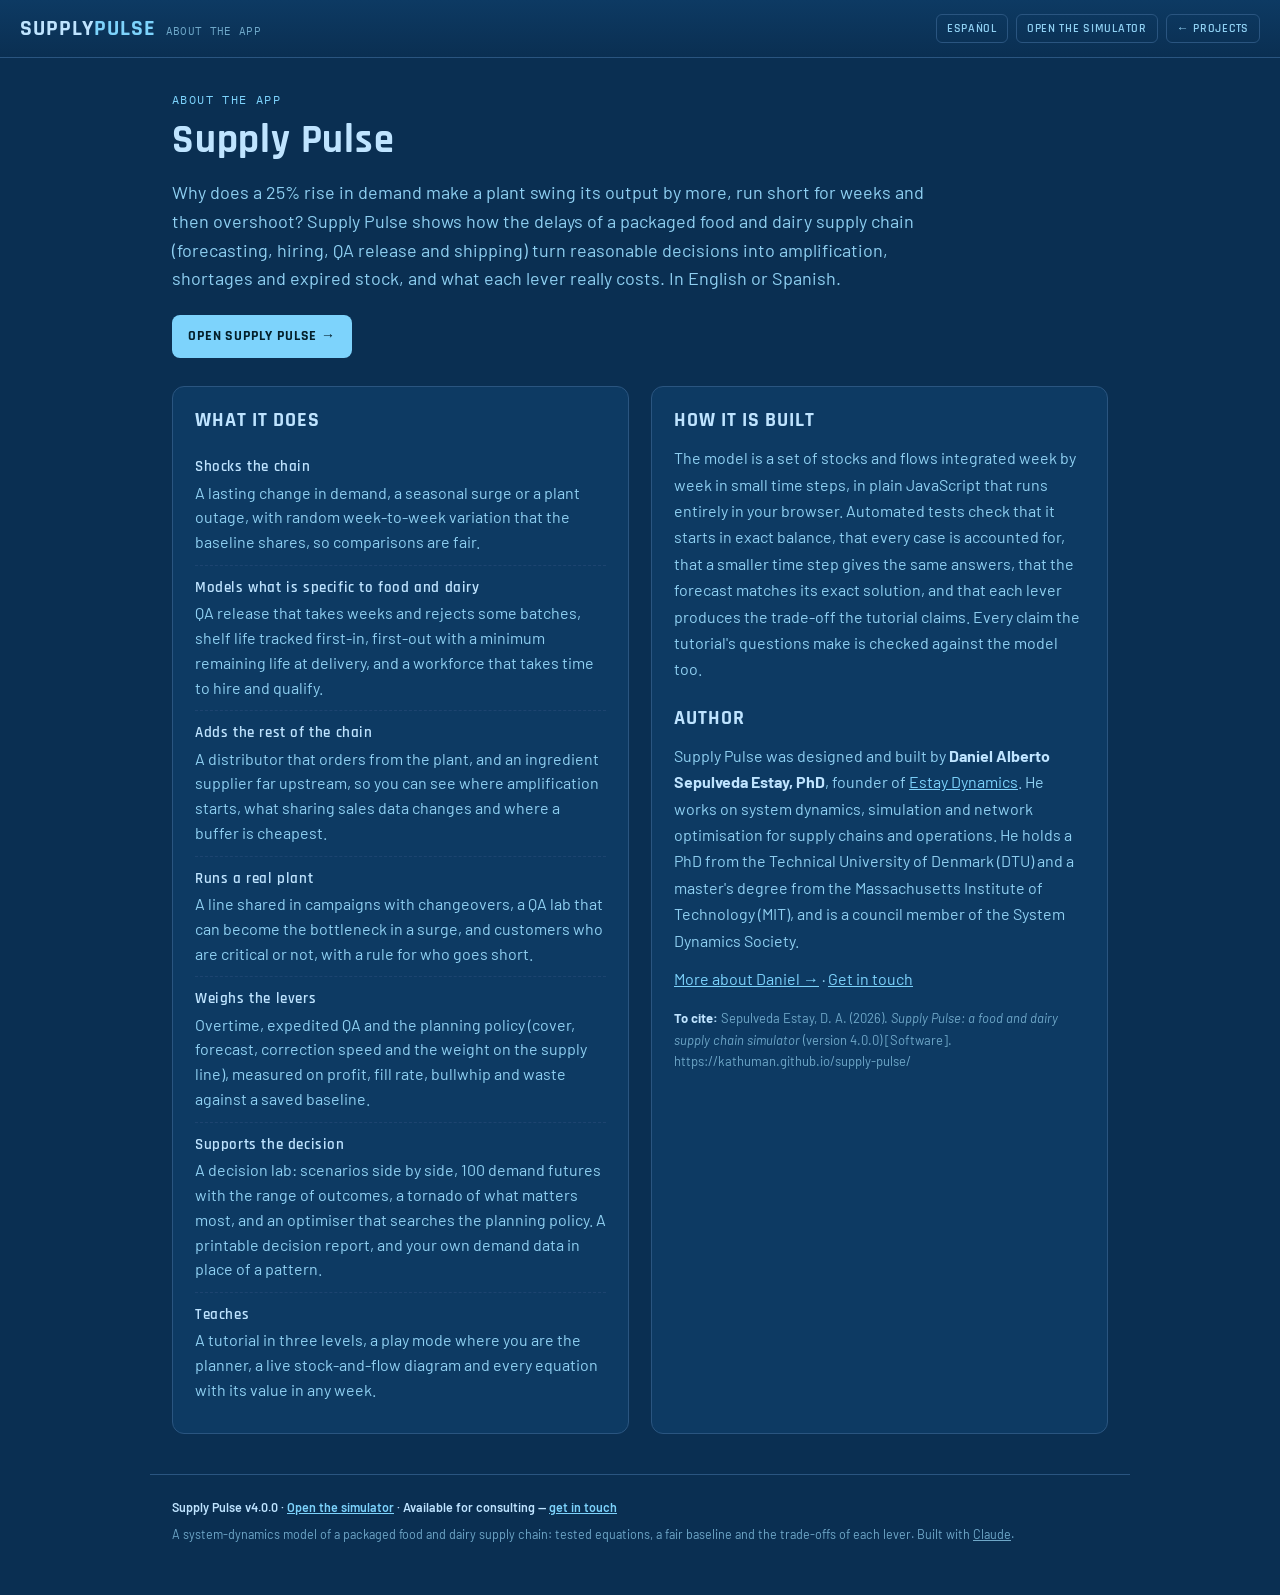
==== commit 530eac97: "Supply Pulse 4.0.0: a packaged food and dairy supply chain The simulator moves to food and dairy, wi" ====
--- a/about.html
+++ b/about.html
@@ -3,9 +3,9 @@
 <head>
   <meta charset="UTF-8" />
   <meta name="viewport" content="width=device-width, initial-scale=1.0" />
-  <title data-i18n="title.about">About PharmaSim</title>
-  <meta data-i18n-attr="content=meta.about" name="description" content="PharmaSim is a system-dynamics model of a pharmaceutical supply chain: demand shocks, QA release, shelf life, workforce and a distributor, with levers measured on profit, service, amplification and waste. Designed and built by Daniel Alberto Sepulveda Estay, PhD." />
-  <link rel="icon" href="data:image/svg+xml,<svg xmlns=%22http://www.w3.org/2000/svg%22 viewBox=%220 0 100 100%22><text y=%22.9em%22 font-size=%2290%22>💊</text></svg>" />
+  <title data-i18n="title.about">About Supply Pulse</title>
+  <meta data-i18n-attr="content=meta.about" name="description" content="Supply Pulse is a system-dynamics model of a packaged food and dairy supply chain: demand shocks, QA release, shelf life, workforce and a distributor, with levers measured on profit, service, amplification and waste. Designed and built by Daniel Alberto Sepulveda Estay, PhD." />
+  <link rel="icon" href="data:image/svg+xml,<svg xmlns=%22http://www.w3.org/2000/svg%22 viewBox=%220 0 100 100%22><text y=%22.9em%22 font-size=%2290%22>🥛</text></svg>" />
   <link rel="preconnect" href="https://fonts.googleapis.com" />
   <link rel="preconnect" href="https://fonts.gstatic.com" crossorigin />
   <link rel="stylesheet" href="https://fonts.googleapis.com/css2?family=Rajdhani:wght@500;600;700&family=Barlow:wght@400;500;600&family=IBM+Plex+Mono:wght@400;500;600&display=swap">
@@ -34,7 +34,7 @@
 <body>
 <header class="topbar">
   <div class="brand">
-    <a class="mark" href="index.html">PHARMA<span>SIM</span></a>
+    <a class="mark" href="index.html">SUPPLY<span>PULSE</span></a>
     <div class="sub"><span class="rest" data-i18n="a.sub">ABOUT THE APP</span></div>
   </div>
   <div class="header-actions">
@@ -46,18 +46,18 @@
 
 <main class="about">
   <div class="eyebrow" data-i18n="a.eyebrow">About the app</div>
-  <h1 data-i18n="a.h1">PharmaSim</h1>
-  <p class="lede" data-i18n="a.lede">Why does a 25% rise in demand make a plant swing its output by more, run short for weeks and then overshoot? PharmaSim shows how the delays of a pharmaceutical supply chain (forecasting, hiring, QA release and shipping) turn reasonable decisions into amplification, shortages and expired stock, and what each lever really costs. In English or Spanish.</p>
-  <p data-i18n="a.openbtn"><a class="open" href="index.html">Open PharmaSim →</a></p>
+  <h1 data-i18n="a.h1">Supply Pulse</h1>
+  <p class="lede" data-i18n="a.lede">Why does a 25% rise in demand make a plant swing its output by more, run short for weeks and then overshoot? Supply Pulse shows how the delays of a packaged food and dairy supply chain (forecasting, hiring, QA release and shipping) turn reasonable decisions into amplification, shortages and expired stock, and what each lever really costs. In English or Spanish.</p>
+  <p data-i18n="a.openbtn"><a class="open" href="index.html">Open Supply Pulse →</a></p>
 
   <div class="cols">
     <section class="card">
       <h2 data-i18n="a.what.h">What it does</h2>
       <ul data-i18n="a.what.list">
         <li><b>Shocks the chain</b>A lasting change in demand, a seasonal surge or a plant outage, with random week-to-week variation that the baseline shares, so comparisons are fair.</li>
-        <li><b>Models what is specific to pharma</b>QA release that takes weeks and rejects some batches, shelf life tracked first-in, first-out with a minimum remaining life at delivery, and a workforce that takes time to hire and qualify.</li>
-        <li><b>Adds the rest of the chain</b>A distributor that orders from the plant, and an API supplier far upstream, so you can see where amplification starts, what sharing sales data changes and where a buffer is cheapest.</li>
-        <li><b>Runs a real plant</b>A line shared in campaigns with changeovers, a QA lab that can become the bottleneck in a surge, and patients who are critical or not, with a rule for who goes short.</li>
+        <li><b>Models what is specific to food and dairy</b>QA release that takes weeks and rejects some batches, shelf life tracked first-in, first-out with a minimum remaining life at delivery, and a workforce that takes time to hire and qualify.</li>
+        <li><b>Adds the rest of the chain</b>A distributor that orders from the plant, and an ingredient supplier far upstream, so you can see where amplification starts, what sharing sales data changes and where a buffer is cheapest.</li>
+        <li><b>Runs a real plant</b>A line shared in campaigns with changeovers, a QA lab that can become the bottleneck in a surge, and customers who are critical or not, with a rule for who goes short.</li>
         <li><b>Weighs the levers</b>Overtime, expedited QA and the planning policy (cover, forecast, correction speed and the weight on the supply line), measured on profit, fill rate, bullwhip and waste against a saved baseline.</li>
         <li><b>Supports the decision</b>A decision lab: scenarios side by side, 100 demand futures with the range of outcomes, a tornado of what matters most, and an optimiser that searches the planning policy. A printable decision report, and your own demand data in place of a pattern.</li>
         <li><b>Teaches</b>A tutorial in three levels, a play mode where you are the planner, a live stock-and-flow diagram and every equation with its value in any week.</li>
@@ -65,18 +65,18 @@
     </section>
     <section class="card">
       <h2 data-i18n="a.how.h">How it is built</h2>
-      <p data-i18n="a.how.p">The model is a set of stocks and flows integrated week by week in small time steps, in plain JavaScript that runs entirely in your browser. Automated tests check that it starts in exact balance, that every pack is accounted for, that a smaller time step gives the same answers, that the forecast matches its exact solution, and that each lever produces the trade-off the tutorial claims. Every claim the tutorial's questions make is checked against the model too.</p>
+      <p data-i18n="a.how.p">The model is a set of stocks and flows integrated week by week in small time steps, in plain JavaScript that runs entirely in your browser. Automated tests check that it starts in exact balance, that every case is accounted for, that a smaller time step gives the same answers, that the forecast matches its exact solution, and that each lever produces the trade-off the tutorial claims. Every claim the tutorial's questions make is checked against the model too.</p>
       <h2 style="margin-top:22px" data-i18n="a.author.h">Author</h2>
-      <p data-i18n="a.author.p">PharmaSim was designed and built by <b>Daniel Alberto Sepulveda Estay, PhD</b>, founder of <a href="https://kathuman.github.io/estay-dynamics/" target="_blank" rel="noopener">Estay Dynamics</a>. He works on system dynamics, simulation and network optimisation for supply chains and operations, including pharmaceutical manufacturing. He holds a PhD from the Technical University of Denmark (DTU) and a master's degree from the Massachusetts Institute of Technology (MIT), and is a council member of the System Dynamics Society.</p>
+      <p data-i18n="a.author.p">Supply Pulse was designed and built by <b>Daniel Alberto Sepulveda Estay, PhD</b>, founder of <a href="https://kathuman.github.io/estay-dynamics/" target="_blank" rel="noopener">Estay Dynamics</a>. He works on system dynamics, simulation and network optimisation for supply chains and operations. He holds a PhD from the Technical University of Denmark (DTU) and a master's degree from the Massachusetts Institute of Technology (MIT), and is a council member of the System Dynamics Society.</p>
       <p data-i18n="a.author.links"><a href="https://kathuman.github.io/estay-dynamics/about.html" target="_blank" rel="noopener">More about Daniel →</a> · <a href="https://kathuman.github.io/estay-dynamics/contact.html" target="_blank" rel="noopener">Get in touch</a></p>
-      <p class="cite" data-i18n="a.cite"><b>To cite:</b> Sepulveda Estay, D. A. (2026). <em>PharmaSim: a pharmaceutical supply chain simulator</em> (version <span id="cite-ver">3.3.0</span>) [Software]. https://kathuman.github.io/pharma-sim/</p>
+      <p class="cite" data-i18n="a.cite"><b>To cite:</b> Sepulveda Estay, D. A. (2026). <em>Supply Pulse: a food and dairy supply chain simulator</em> (version <span id="cite-ver">4.0.0</span>) [Software]. https://kathuman.github.io/supply-pulse/</p>
     </section>
   </div>
 </main>
 
 <footer class="foot">
-  <span class="consult" data-i18n="a.foot">PharmaSim v3.3.0 · <a href="index.html">Open the simulator</a> · Available for consulting — <a href="https://github.com/kathuman" target="_blank" rel="noopener">get in touch</a></span>
-  <span data-i18n="foot.note">A system-dynamics model of a pharmaceutical supply chain: tested equations, a fair baseline and the trade-offs of each lever. Built with <a href="https://claude.com" target="_blank" rel="noopener">Claude</a>.</span>
+  <span class="consult" data-i18n="a.foot">Supply Pulse v4.0.0 · <a href="index.html">Open the simulator</a> · Available for consulting — <a href="https://github.com/kathuman" target="_blank" rel="noopener">get in touch</a></span>
+  <span data-i18n="foot.note">A system-dynamics model of a packaged food and dairy supply chain: tested equations, a fair baseline and the trade-offs of each lever. Built with <a href="https://claude.com" target="_blank" rel="noopener">Claude</a>.</span>
 </footer>
 <script src="i18n-es.js"></script>
 <script src="i18n.js"></script>
--- a/style.css
+++ b/style.css
@@ -1,4 +1,4 @@
-/* PharmaSim — the blueprint theme of the Warehouse Model (same tokens, type and panels). */
+/* Supply Pulse — the blueprint theme of the Warehouse Model (same tokens, type and panels). */
 :root{
   --bg:#0a2f52; --panel:#0d3a63; --panel-2:#082444; --line:#2a5580; --line-soft:#1d4470;
   --ink:#bfe4ff; --ink-dim:#8fd0f2; --ink-faint:#6fa8c9; --accent:#7dd3fc; --accent-ink:#04202b; --tele:#7be0c4;
@@ -115,7 +115,7 @@
 .chart .band.outage{fill:rgba(227,73,72,.13);}
 .chart .band.expedite{fill:rgba(201,133,0,.16);}
 .chart .band.shock{fill:rgba(125,211,252,.07);}
-.chart .band.apioutage{fill:rgba(217,89,38,.14);}
+.chart .band.ingoutage{fill:rgba(217,89,38,.14);}
 .chart .band.lab{fill:rgba(25,158,112,.14);}
 .chart-legend{display:flex; flex-wrap:wrap; gap:6px 14px; margin-top:6px; font-family:var(--mono); font-size:11px; color:var(--ink-dim);}
 .legend-item{display:inline-flex; align-items:center; gap:6px; white-space:nowrap;}
@@ -124,7 +124,7 @@
 .rail-section[hidden]{display:none;}
 .band-key{display:inline-block; width:14px; height:10px; border-radius:2px;}
 .band-key.outage{background:rgba(227,73,72,.35);} .band-key.expedite{background:rgba(201,133,0,.4);} .band-key.shock{background:rgba(125,211,252,.2);}
-.band-key.apioutage{background:rgba(217,89,38,.4);} .band-key.lab{background:rgba(25,158,112,.4);}
+.band-key.ingoutage{background:rgba(217,89,38,.4);} .band-key.lab{background:rgba(25,158,112,.4);}
 .chart-tip{position:absolute; top:6px; pointer-events:none; z-index:5; background:rgba(4,32,60,.96); border:1px solid var(--line); border-radius:6px; padding:7px 9px; font-family:var(--mono); font-size:11px; color:var(--ink); min-width:150px; box-shadow:0 6px 18px rgba(0,0,0,.35);}
 .chart-tip[hidden]{display:none;}
 .chart-tip b{display:block; font-family:var(--head); font-size:12px; letter-spacing:.04em; color:var(--ink-dim); margin-bottom:3px;}
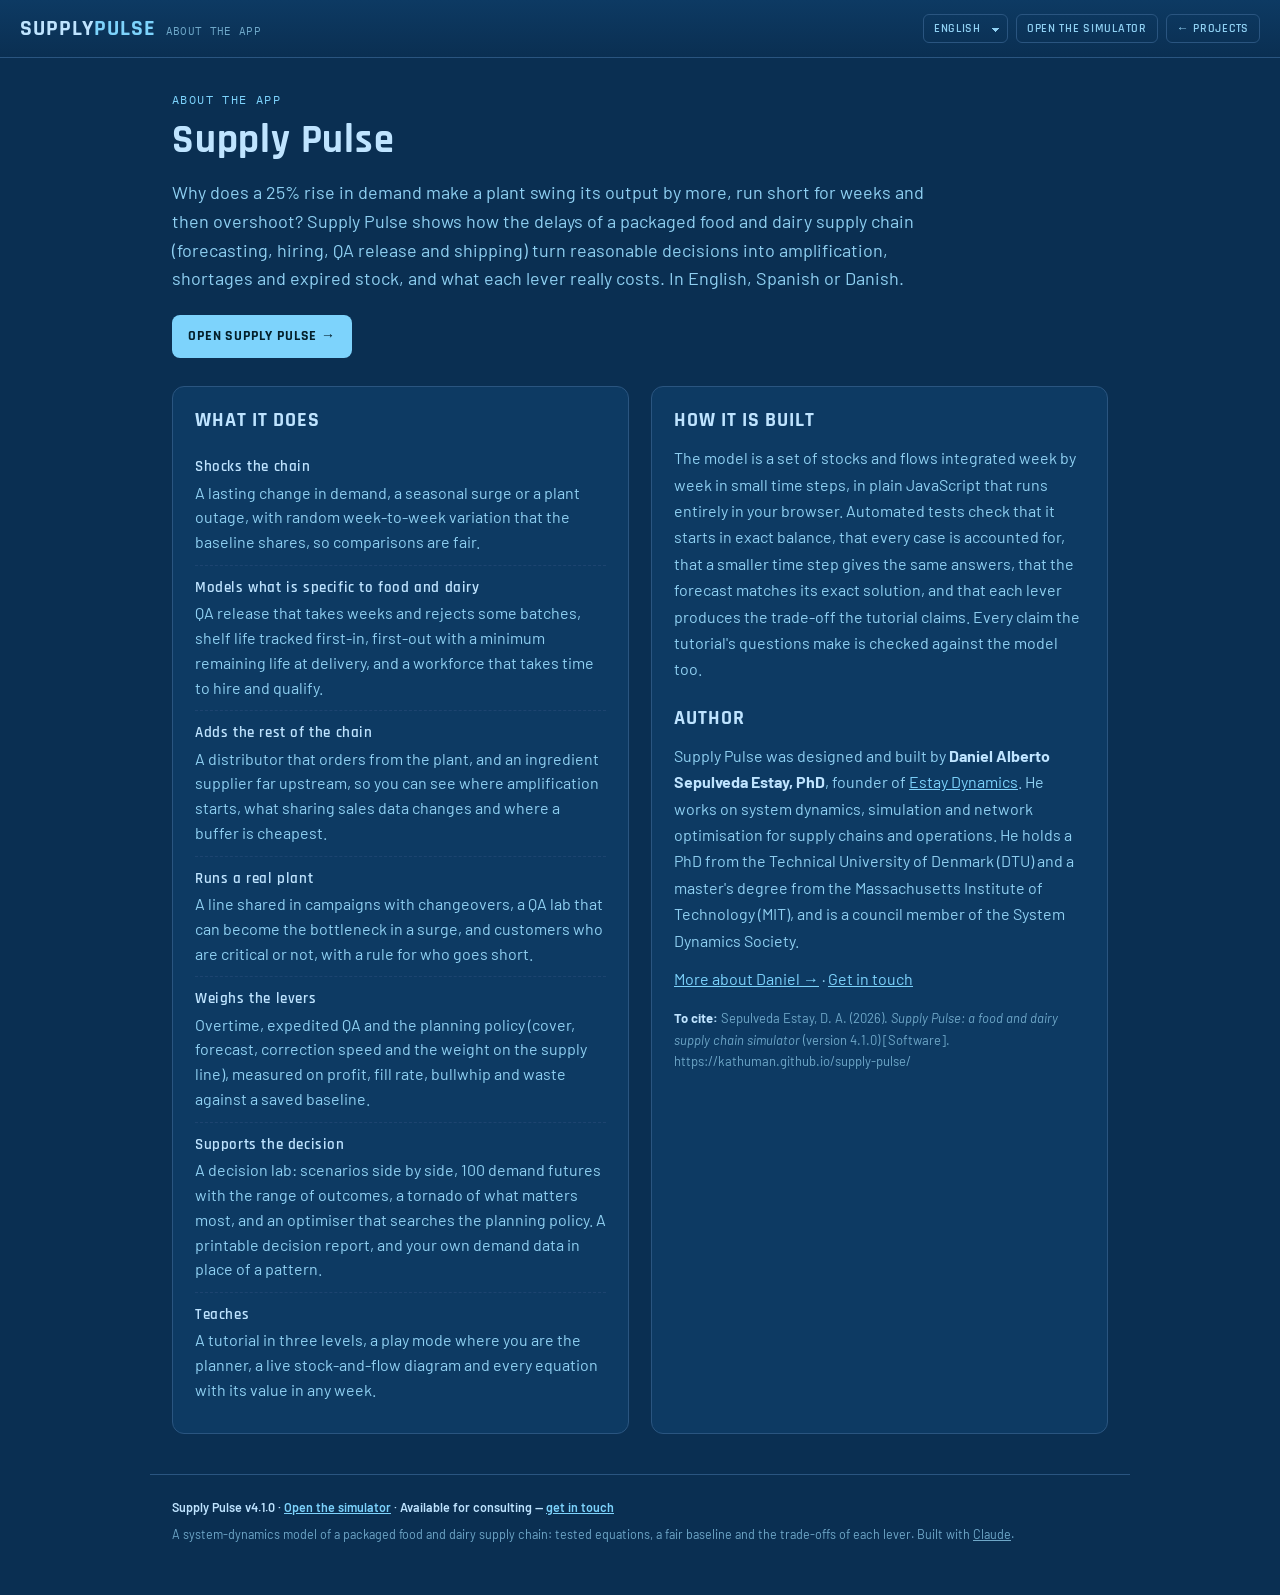
==== commit bf36f6fc: "Supply Pulse 4.1.0: Danish - The whole app is in Danish: simulator, decision lab, play mode, report," ====
--- a/about.html
+++ b/about.html
@@ -38,7 +38,7 @@
     <div class="sub"><span class="rest" data-i18n="a.sub">ABOUT THE APP</span></div>
   </div>
   <div class="header-actions">
-    <button class="back-link" type="button" id="langBtn" lang="es">Español</button>
+    <select class="back-link lang-sel" id="langSel" aria-label="Language"><option value="en">English</option></select>
     <a class="back-link" href="index.html" data-i18n="a.open">Open the simulator</a>
     <a class="back-link" href="https://kathuman.github.io/claude-projects/" data-i18n="nav.projects">← Projects</a>
   </div>
@@ -47,7 +47,7 @@
 <main class="about">
   <div class="eyebrow" data-i18n="a.eyebrow">About the app</div>
   <h1 data-i18n="a.h1">Supply Pulse</h1>
-  <p class="lede" data-i18n="a.lede">Why does a 25% rise in demand make a plant swing its output by more, run short for weeks and then overshoot? Supply Pulse shows how the delays of a packaged food and dairy supply chain (forecasting, hiring, QA release and shipping) turn reasonable decisions into amplification, shortages and expired stock, and what each lever really costs. In English or Spanish.</p>
+  <p class="lede" data-i18n="a.lede">Why does a 25% rise in demand make a plant swing its output by more, run short for weeks and then overshoot? Supply Pulse shows how the delays of a packaged food and dairy supply chain (forecasting, hiring, QA release and shipping) turn reasonable decisions into amplification, shortages and expired stock, and what each lever really costs. In English, Spanish or Danish.</p>
   <p data-i18n="a.openbtn"><a class="open" href="index.html">Open Supply Pulse →</a></p>
 
   <div class="cols">
@@ -69,16 +69,17 @@
       <h2 style="margin-top:22px" data-i18n="a.author.h">Author</h2>
       <p data-i18n="a.author.p">Supply Pulse was designed and built by <b>Daniel Alberto Sepulveda Estay, PhD</b>, founder of <a href="https://kathuman.github.io/estay-dynamics/" target="_blank" rel="noopener">Estay Dynamics</a>. He works on system dynamics, simulation and network optimisation for supply chains and operations. He holds a PhD from the Technical University of Denmark (DTU) and a master's degree from the Massachusetts Institute of Technology (MIT), and is a council member of the System Dynamics Society.</p>
       <p data-i18n="a.author.links"><a href="https://kathuman.github.io/estay-dynamics/about.html" target="_blank" rel="noopener">More about Daniel →</a> · <a href="https://kathuman.github.io/estay-dynamics/contact.html" target="_blank" rel="noopener">Get in touch</a></p>
-      <p class="cite" data-i18n="a.cite"><b>To cite:</b> Sepulveda Estay, D. A. (2026). <em>Supply Pulse: a food and dairy supply chain simulator</em> (version <span id="cite-ver">4.0.0</span>) [Software]. https://kathuman.github.io/supply-pulse/</p>
+      <p class="cite" data-i18n="a.cite"><b>To cite:</b> Sepulveda Estay, D. A. (2026). <em>Supply Pulse: a food and dairy supply chain simulator</em> (version <span id="cite-ver">4.1.0</span>) [Software]. https://kathuman.github.io/supply-pulse/</p>
     </section>
   </div>
 </main>
 
 <footer class="foot">
-  <span class="consult" data-i18n="a.foot">Supply Pulse v4.0.0 · <a href="index.html">Open the simulator</a> · Available for consulting — <a href="https://github.com/kathuman" target="_blank" rel="noopener">get in touch</a></span>
+  <span class="consult" data-i18n="a.foot">Supply Pulse v4.1.0 · <a href="index.html">Open the simulator</a> · Available for consulting — <a href="https://github.com/kathuman" target="_blank" rel="noopener">get in touch</a></span>
   <span data-i18n="foot.note">A system-dynamics model of a packaged food and dairy supply chain: tested equations, a fair baseline and the trade-offs of each lever. Built with <a href="https://claude.com" target="_blank" rel="noopener">Claude</a>.</span>
 </footer>
 <script src="i18n-es.js"></script>
+<script src="i18n-da.js"></script>
 <script src="i18n.js"></script>
 </body>
 </html>
--- a/style.css
+++ b/style.css
@@ -28,6 +28,11 @@
 .back-link{font-family:var(--head); font-weight:600; font-size:12px; letter-spacing:.06em; text-transform:uppercase; color:var(--ink-dim); text-decoration:none;
   padding:6px 10px; border:1px solid var(--line); border-radius:6px; white-space:nowrap; background:transparent; cursor:pointer;}
 .back-link:hover{color:var(--accent); border-color:var(--accent);}
+select.lang-sel{appearance:none; -webkit-appearance:none; background:transparent; cursor:pointer; padding-right:22px;
+  background-image:linear-gradient(45deg, transparent 50%, currentColor 50%), linear-gradient(135deg, currentColor 50%, transparent 50%);
+  background-position:calc(100% - 11px) 55%, calc(100% - 7px) 55%; background-size:4px 4px; background-repeat:no-repeat;}
+select.lang-sel option{background:var(--panel-2); color:var(--ink);}
+select.lang-sel:focus-visible{outline:2px solid var(--accent); outline-offset:2px;}
 .back-link.tour{color:var(--tele); border-color:rgba(123,224,196,.5);}
 
 /* ---- layout */
@@ -227,7 +232,7 @@
 .import-box .bad{color:#ffb3b2;}
 
 /* ---- play mode */
-.back-link.play{color:var(--s4); border-color:rgba(201,133,0,.55);}
+.back-link.playlink{color:var(--s4); border-color:rgba(201,133,0,.55);}
 .play{max-width:1280px; margin:0 auto; padding:20px 22px 0; display:flex; flex-direction:column; gap:18px;}
 .play .foot{margin-top:6px;}
 .switch.inline{gap:8px; justify-content:flex-start;}
